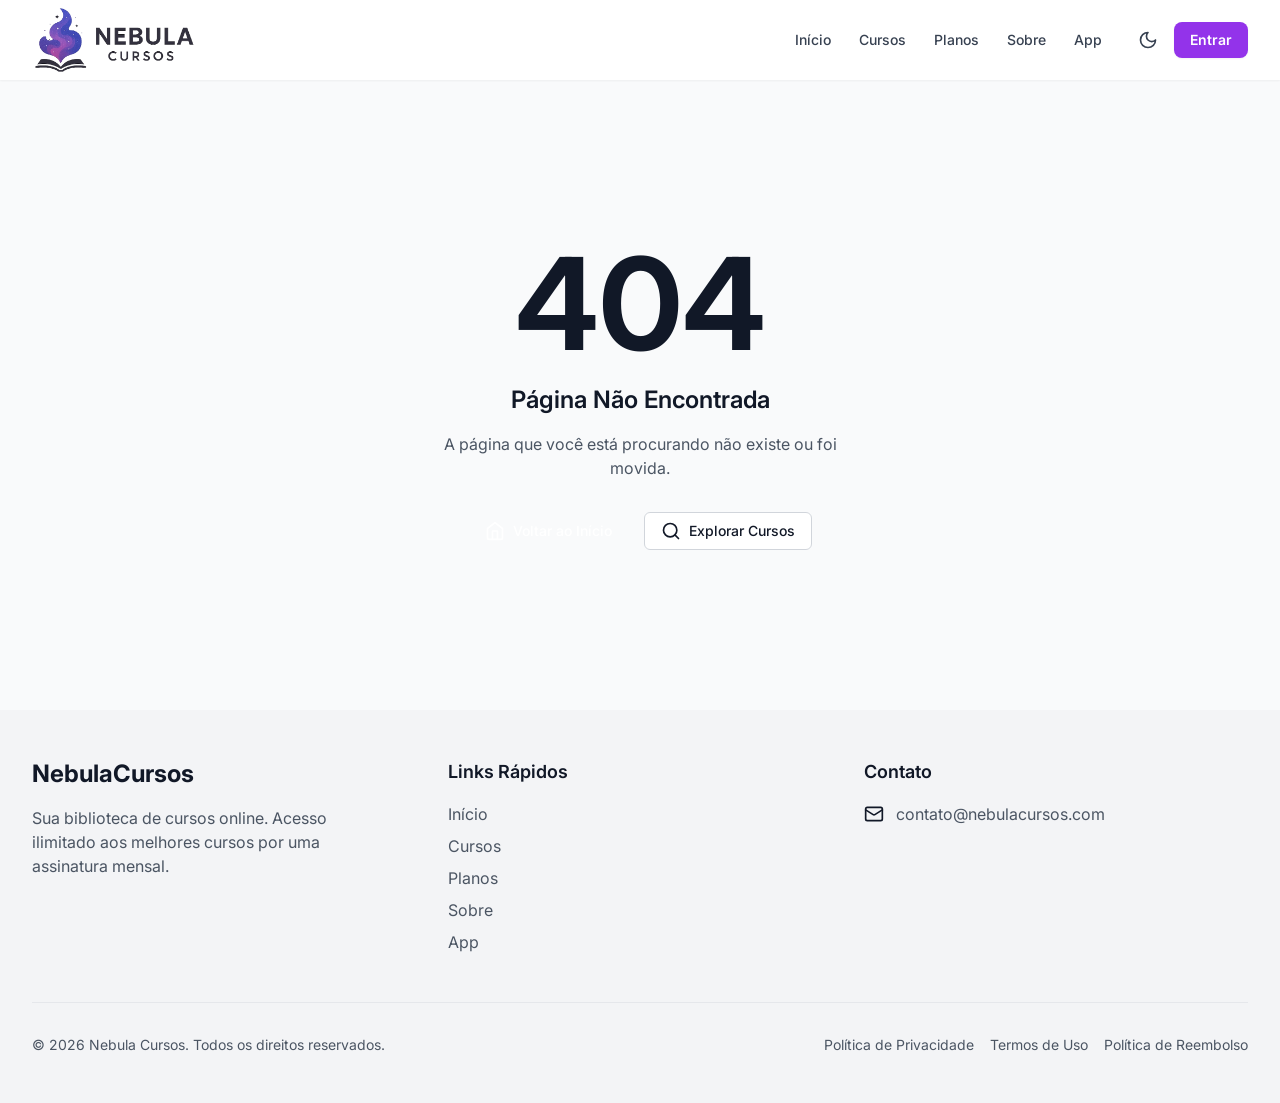
==== index.html @ 66278bb5 "Add files via upload" ====
<!doctype html>
<html lang="pt-BR">
  <head>
    <meta charset="UTF-8" />
    <meta name="viewport" content="width=device-width, initial-scale=1.0" />
    <title>Nebula Cursos - Biblioteca de Cursos Online</title>
    <!-- <meta
    name="description"
    content="Nebula Cursos é uma plataforma de cursos online que oferece uma ampla gama de cursos para você aprender e se desenvolver."
    /> -->
    
    <!-- Icons -->
    <link rel="icon" type="image/svg+xml" href="/assets/logo-CbI03La8.svg" />
    <link rel="icon" href="/assets/logo-CbI03La8.svg" />

    <!-- Anti-Bots -->
    <meta name="robots" content="noindex, nofollow" />
    <meta name="bingbot" content="noindex" />
    <meta name="yandexbot" content="noindex" />

    <meta name="google" content="notranslate" />
    <meta name="googlebot" content="noindex" />
    <meta name="googlebot-news" content="nosnippet" />


    <!-- Evita conteúdo duplicado -->
    <link rel="canonical" href="https://nebulacursos.com" />


    <!-- Meta OG -->
    <meta
      property="og:title"
      content="Nebula Cursos - Biblioteca de Cursos Online"
    />
    <!-- <meta
      property="og:description"
      content="Nebula Cursos é uma plataforma de cursos online que oferece uma ampla gama de cursos para você aprender e se desenvolver."
    /> -->
    <meta
      property="og:image"
      content="https://nebulacursos.com/src/assets/logo-darkmode.png"
    />
    <meta property="og:url" content="https://nebulacursos.com" />
    <meta property="og:type" content="website" />

    <!-- Meta Twitter -->
    <!-- <meta name="twitter:card" content="summary_large_image" />
    <meta
      name="twitter:title"
      content="Nebula Cursos - Biblioteca de Cursos Online"
    />
    <meta
      name="twitter:description"
      content="Nebula Cursos é uma plataforma de cursos online que oferece uma ampla gama de cursos para você aprender e se desenvolver."
    />
    <meta
      name="twitter:image"
      content="https://nebulacursos.com/src/assets/logo-darkmode.png"
    />
    <meta name="twitter:url" content="https://nebulacursos.com" />
    <meta name="twitter:site" content="@nebulacursos" />
    <meta name="twitter:creator" content="@nebulacursos" />
    <meta
      name="twitter:image:alt"
      content="Nebula Cursos - Biblioteca de Cursos Online"
    /> -->

    <script type="module" crossorigin src="/assets/index-QOj2eWpH.js"></script>
    <link rel="stylesheet" crossorigin href="/assets/index-DzBS80RN.css">
  </head>
  <body>
    <div id="root"></div>
  </body>
</html>
---- assets/index-DzBS80RN.css ----
@import"https://fonts.googleapis.com/css2?family=Inter:wght@300;400;500;600;700&display=swap";:root{--color-primary: 116, 54, 240;--color-primary-light: 147, 97, 247;--color-primary-dark: 92, 33, 209;--color-secondary: 59, 130, 246;--color-accent: 249, 115, 22;--color-success: 34, 197, 94;--color-warning: 234, 179, 8;--color-error: 239, 68, 68;--color-background: 249, 250, 251;--color-foreground: 17, 24, 39;--font-sans: "Inter", system-ui, -apple-system, sans-serif}.dark{--color-background: 17, 24, 39;--color-foreground: 249, 250, 251}body{font-family:var(--font-sans);--tw-bg-opacity: 1;background-color:rgb(249 250 251 / var(--tw-bg-opacity));font-size:1rem;line-height:1.5rem;--tw-text-opacity: 1;color:rgb(17 24 39 / var(--tw-text-opacity));-webkit-font-smoothing:antialiased;-moz-osx-font-smoothing:grayscale;transition-property:color,background-color,border-color,text-decoration-color,fill,stroke;transition-timing-function:cubic-bezier(.4,0,.2,1);transition-duration:.3s}body:is(.dark *){--tw-bg-opacity: 1;background-color:rgb(17 24 39 / var(--tw-bg-opacity));--tw-text-opacity: 1;color:rgb(255 255 255 / var(--tw-text-opacity))}h1,h2,h3,h4,h5,h6{font-weight:600}h1{font-size:2.25rem;line-height:2.5rem}@media(min-width:768px){h1{font-size:3rem;line-height:1}}h2{font-size:1.875rem;line-height:2.25rem}@media(min-width:768px){h2{font-size:2.25rem;line-height:2.5rem}}h3{font-size:1.5rem;line-height:2rem}@media(min-width:768px){h3{font-size:1.875rem;line-height:2.25rem}}h4{font-size:1.25rem;line-height:1.75rem}@media(min-width:768px){h4{font-size:1.5rem;line-height:2rem}}h5{font-size:1.125rem;line-height:1.75rem}@media(min-width:768px){h5{font-size:1.25rem;line-height:1.75rem}}h6{font-size:1rem;line-height:1.5rem}@media(min-width:768px){h6{font-size:1.125rem;line-height:1.75rem}}.btn{display:inline-flex;align-items:center;justify-content:center;border-radius:.375rem;padding:.5rem 1rem;font-size:.875rem;line-height:1.25rem;font-weight:500;transition-property:color,background-color,border-color,text-decoration-color,fill,stroke;transition-timing-function:cubic-bezier(.4,0,.2,1);transition-duration:.15s}.btn:focus{outline:2px solid transparent;outline-offset:2px;--tw-ring-offset-shadow: var(--tw-ring-inset) 0 0 0 var(--tw-ring-offset-width) var(--tw-ring-offset-color);--tw-ring-shadow: var(--tw-ring-inset) 0 0 0 calc(2px + var(--tw-ring-offset-width)) var(--tw-ring-color);box-shadow:var(--tw-ring-offset-shadow),var(--tw-ring-shadow),var(--tw-shadow, 0 0 #0000);--tw-ring-color: rgb(var(--color-primary));--tw-ring-offset-width: 2px}.btn:focus:is(.dark *){--tw-ring-offset-color: #111827}.btn-primary{display:inline-flex;align-items:center;justify-content:center;border-radius:.375rem;padding:.5rem 1rem;font-size:.875rem;line-height:1.25rem;font-weight:500;transition-property:color,background-color,border-color,text-decoration-color,fill,stroke;transition-timing-function:cubic-bezier(.4,0,.2,1);transition-duration:.15s}.btn-primary:focus{outline:2px solid transparent;outline-offset:2px;--tw-ring-offset-shadow: var(--tw-ring-inset) 0 0 0 var(--tw-ring-offset-width) var(--tw-ring-offset-color);--tw-ring-shadow: var(--tw-ring-inset) 0 0 0 calc(2px + var(--tw-ring-offset-width)) var(--tw-ring-color);box-shadow:var(--tw-ring-offset-shadow),var(--tw-ring-shadow),var(--tw-shadow, 0 0 #0000);--tw-ring-color: rgb(var(--color-primary));--tw-ring-offset-width: 2px}.btn-primary:focus:is(.dark *){--tw-ring-offset-color: #111827}.btn-primary{--tw-bg-opacity: 1;background-color:rgb(var(--color-primary) / var(--tw-bg-opacity));--tw-text-opacity: 1;color:rgb(255 255 255 / var(--tw-text-opacity))}.btn-primary:hover{--tw-bg-opacity: 1;background-color:rgb(var(--color-primary-dark) / var(--tw-bg-opacity))}.btn-secondary{display:inline-flex;align-items:center;justify-content:center;border-radius:.375rem;padding:.5rem 1rem;font-size:.875rem;line-height:1.25rem;font-weight:500;transition-property:color,background-color,border-color,text-decoration-color,fill,stroke;transition-timing-function:cubic-bezier(.4,0,.2,1);transition-duration:.15s}.btn-secondary:focus{outline:2px solid transparent;outline-offset:2px;--tw-ring-offset-shadow: var(--tw-ring-inset) 0 0 0 var(--tw-ring-offset-width) var(--tw-ring-offset-color);--tw-ring-shadow: var(--tw-ring-inset) 0 0 0 calc(2px + var(--tw-ring-offset-width)) var(--tw-ring-color);box-shadow:var(--tw-ring-offset-shadow),var(--tw-ring-shadow),var(--tw-shadow, 0 0 #0000);--tw-ring-color: rgb(var(--color-primary));--tw-ring-offset-width: 2px}.btn-secondary:focus:is(.dark *){--tw-ring-offset-color: #111827}.btn-secondary{border-width:1px;--tw-border-opacity: 1;border-color:rgb(209 213 219 / var(--tw-border-opacity));--tw-bg-opacity: 1;background-color:rgb(255 255 255 / var(--tw-bg-opacity));--tw-text-opacity: 1;color:rgb(17 24 39 / var(--tw-text-opacity))}.btn-secondary:hover{--tw-bg-opacity: 1;background-color:rgb(243 244 246 / var(--tw-bg-opacity))}.btn-secondary:is(.dark *){--tw-border-opacity: 1;border-color:rgb(55 65 81 / var(--tw-border-opacity));--tw-bg-opacity: 1;background-color:rgb(31 41 55 / var(--tw-bg-opacity));--tw-text-opacity: 1;color:rgb(255 255 255 / var(--tw-text-opacity))}.btn-secondary:hover:is(.dark *){--tw-bg-opacity: 1;background-color:rgb(55 65 81 / var(--tw-bg-opacity))}.container-custom{width:100%}@media(min-width:640px){.container-custom{max-width:640px}}@media(min-width:768px){.container-custom{max-width:768px}}@media(min-width:1024px){.container-custom{max-width:1024px}}@media(min-width:1280px){.container-custom{max-width:1280px}}@media(min-width:1536px){.container-custom{max-width:1536px}}.container-custom{margin-left:auto;margin-right:auto;padding-left:1rem;padding-right:1rem}@media(min-width:640px){.container-custom{padding-left:1.5rem;padding-right:1.5rem}}@media(min-width:1024px){.container-custom{padding-left:2rem;padding-right:2rem}}.card{overflow:hidden;border-radius:.5rem;--tw-bg-opacity: 1;background-color:rgb(255 255 255 / var(--tw-bg-opacity));--tw-shadow: 0 4px 6px -1px rgb(0 0 0 / .1), 0 2px 4px -2px rgb(0 0 0 / .1);--tw-shadow-colored: 0 4px 6px -1px var(--tw-shadow-color), 0 2px 4px -2px var(--tw-shadow-color);box-shadow:var(--tw-ring-offset-shadow, 0 0 #0000),var(--tw-ring-shadow, 0 0 #0000),var(--tw-shadow);transition-property:all;transition-timing-function:cubic-bezier(.4,0,.2,1);transition-duration:.3s}.card:is(.dark *){--tw-bg-opacity: 1;background-color:rgb(31 41 55 / var(--tw-bg-opacity))}.input{display:block;width:100%;border-radius:.375rem;border-width:1px;--tw-border-opacity: 1;border-color:rgb(209 213 219 / var(--tw-border-opacity));--tw-bg-opacity: 1;background-color:rgb(255 255 255 / var(--tw-bg-opacity));padding:.5rem .75rem}.input::-moz-placeholder{--tw-placeholder-opacity: 1;color:rgb(156 163 175 / var(--tw-placeholder-opacity))}.input::placeholder{--tw-placeholder-opacity: 1;color:rgb(156 163 175 / var(--tw-placeholder-opacity))}.input{--tw-shadow: 0 1px 2px 0 rgb(0 0 0 / .05);--tw-shadow-colored: 0 1px 2px 0 var(--tw-shadow-color);box-shadow:var(--tw-ring-offset-shadow, 0 0 #0000),var(--tw-ring-shadow, 0 0 #0000),var(--tw-shadow);transition-property:color,background-color,border-color,text-decoration-color,fill,stroke,opacity,box-shadow,transform,filter,-webkit-backdrop-filter;transition-property:color,background-color,border-color,text-decoration-color,fill,stroke,opacity,box-shadow,transform,filter,backdrop-filter;transition-property:color,background-color,border-color,text-decoration-color,fill,stroke,opacity,box-shadow,transform,filter,backdrop-filter,-webkit-backdrop-filter;transition-timing-function:cubic-bezier(.4,0,.2,1);transition-duration:.2s}.input:focus{border-color:transparent;outline:2px solid transparent;outline-offset:2px;--tw-ring-offset-shadow: var(--tw-ring-inset) 0 0 0 var(--tw-ring-offset-width) var(--tw-ring-offset-color);--tw-ring-shadow: var(--tw-ring-inset) 0 0 0 calc(2px + var(--tw-ring-offset-width)) var(--tw-ring-color);box-shadow:var(--tw-ring-offset-shadow),var(--tw-ring-shadow),var(--tw-shadow, 0 0 #0000);--tw-ring-color: rgb(var(--color-primary))}.input:disabled{--tw-border-opacity: 1;border-color:rgb(229 231 235 / var(--tw-border-opacity));--tw-bg-opacity: 1;background-color:rgb(243 244 246 / var(--tw-bg-opacity));--tw-text-opacity: 1;color:rgb(107 114 128 / var(--tw-text-opacity))}.input:is(.dark *){--tw-border-opacity: 1;border-color:rgb(55 65 81 / var(--tw-border-opacity));--tw-bg-opacity: 1;background-color:rgb(31 41 55 / var(--tw-bg-opacity));--tw-text-opacity: 1;color:rgb(255 255 255 / var(--tw-text-opacity))}.input:disabled:is(.dark *){--tw-bg-opacity: 1;background-color:rgb(55 65 81 / var(--tw-bg-opacity));--tw-text-opacity: 1;color:rgb(156 163 175 / var(--tw-text-opacity))}.label{margin-bottom:.25rem;display:block;font-size:.875rem;line-height:1.25rem;font-weight:500;--tw-text-opacity: 1;color:rgb(55 65 81 / var(--tw-text-opacity))}.label:is(.dark *){--tw-text-opacity: 1;color:rgb(209 213 219 / var(--tw-text-opacity))}.animate-fade-in{animation:fadeIn .5s ease-in-out forwards}@keyframes fadeIn{0%{opacity:0}to{opacity:1}}@keyframes shimmer{0%{transform:translate(-100%)}to{transform:translate(100%)}}.animate-shimmer{animation:shimmer 2s infinite}.slider{-webkit-appearance:none;-moz-appearance:none;appearance:none;background:transparent;cursor:pointer}.slider::-webkit-slider-track{background:#374151;height:4px;border-radius:2px}.slider::-webkit-slider-thumb{-webkit-appearance:none;appearance:none;background:#fff;height:12px;width:12px;border-radius:50%;cursor:pointer;box-shadow:0 2px 4px #0003}.slider::-moz-range-track{background:#374151;height:4px;border-radius:2px;border:none}.slider::-moz-range-thumb{background:#fff;height:12px;width:12px;border-radius:50%;cursor:pointer;border:none;box-shadow:0 2px 4px #0003}video::cue{bottom:15%!important;line-height:1.3}*,:before,:after{--tw-border-spacing-x: 0;--tw-border-spacing-y: 0;--tw-translate-x: 0;--tw-translate-y: 0;--tw-rotate: 0;--tw-skew-x: 0;--tw-skew-y: 0;--tw-scale-x: 1;--tw-scale-y: 1;--tw-pan-x: ;--tw-pan-y: ;--tw-pinch-zoom: ;--tw-scroll-snap-strictness: proximity;--tw-gradient-from-position: ;--tw-gradient-via-position: ;--tw-gradient-to-position: ;--tw-ordinal: ;--tw-slashed-zero: ;--tw-numeric-figure: ;--tw-numeric-spacing: ;--tw-numeric-fraction: ;--tw-ring-inset: ;--tw-ring-offset-width: 0px;--tw-ring-offset-color: #fff;--tw-ring-color: rgb(59 130 246 / .5);--tw-ring-offset-shadow: 0 0 #0000;--tw-ring-shadow: 0 0 #0000;--tw-shadow: 0 0 #0000;--tw-shadow-colored: 0 0 #0000;--tw-blur: ;--tw-brightness: ;--tw-contrast: ;--tw-grayscale: ;--tw-hue-rotate: ;--tw-invert: ;--tw-saturate: ;--tw-sepia: ;--tw-drop-shadow: ;--tw-backdrop-blur: ;--tw-backdrop-brightness: ;--tw-backdrop-contrast: ;--tw-backdrop-grayscale: ;--tw-backdrop-hue-rotate: ;--tw-backdrop-invert: ;--tw-backdrop-opacity: ;--tw-backdrop-saturate: ;--tw-backdrop-sepia: ;--tw-contain-size: ;--tw-contain-layout: ;--tw-contain-paint: ;--tw-contain-style: }::backdrop{--tw-border-spacing-x: 0;--tw-border-spacing-y: 0;--tw-translate-x: 0;--tw-translate-y: 0;--tw-rotate: 0;--tw-skew-x: 0;--tw-skew-y: 0;--tw-scale-x: 1;--tw-scale-y: 1;--tw-pan-x: ;--tw-pan-y: ;--tw-pinch-zoom: ;--tw-scroll-snap-strictness: proximity;--tw-gradient-from-position: ;--tw-gradient-via-position: ;--tw-gradient-to-position: ;--tw-ordinal: ;--tw-slashed-zero: ;--tw-numeric-figure: ;--tw-numeric-spacing: ;--tw-numeric-fraction: ;--tw-ring-inset: ;--tw-ring-offset-width: 0px;--tw-ring-offset-color: #fff;--tw-ring-color: rgb(59 130 246 / .5);--tw-ring-offset-shadow: 0 0 #0000;--tw-ring-shadow: 0 0 #0000;--tw-shadow: 0 0 #0000;--tw-shadow-colored: 0 0 #0000;--tw-blur: ;--tw-brightness: ;--tw-contrast: ;--tw-grayscale: ;--tw-hue-rotate: ;--tw-invert: ;--tw-saturate: ;--tw-sepia: ;--tw-drop-shadow: ;--tw-backdrop-blur: ;--tw-backdrop-brightness: ;--tw-backdrop-contrast: ;--tw-backdrop-grayscale: ;--tw-backdrop-hue-rotate: ;--tw-backdrop-invert: ;--tw-backdrop-opacity: ;--tw-backdrop-saturate: ;--tw-backdrop-sepia: ;--tw-contain-size: ;--tw-contain-layout: ;--tw-contain-paint: ;--tw-contain-style: }*,:before,:after{box-sizing:border-box;border-width:0;border-style:solid;border-color:#e5e7eb}:before,:after{--tw-content: ""}html,:host{line-height:1.5;-webkit-text-size-adjust:100%;-moz-tab-size:4;-o-tab-size:4;tab-size:4;font-family:var(--font-sans);font-feature-settings:normal;font-variation-settings:normal;-webkit-tap-highlight-color:transparent}body{margin:0;line-height:inherit}hr{height:0;color:inherit;border-top-width:1px}abbr:where([title]){-webkit-text-decoration:underline dotted;text-decoration:underline dotted}h1,h2,h3,h4,h5,h6{font-size:inherit;font-weight:inherit}a{color:inherit;text-decoration:inherit}b,strong{font-weight:bolder}code,kbd,samp,pre{font-family:ui-monospace,SFMono-Regular,Menlo,Monaco,Consolas,Liberation Mono,Courier New,monospace;font-feature-settings:normal;font-variation-settings:normal;font-size:1em}small{font-size:80%}sub,sup{font-size:75%;line-height:0;position:relative;vertical-align:baseline}sub{bottom:-.25em}sup{top:-.5em}table{text-indent:0;border-color:inherit;border-collapse:collapse}button,input,optgroup,select,textarea{font-family:inherit;font-feature-settings:inherit;font-variation-settings:inherit;font-size:100%;font-weight:inherit;line-height:inherit;letter-spacing:inherit;color:inherit;margin:0;padding:0}button,select{text-transform:none}button,input:where([type=button]),input:where([type=reset]),input:where([type=submit]){-webkit-appearance:button;background-color:transparent;background-image:none}:-moz-focusring{outline:auto}:-moz-ui-invalid{box-shadow:none}progress{vertical-align:baseline}::-webkit-inner-spin-button,::-webkit-outer-spin-button{height:auto}[type=search]{-webkit-appearance:textfield;outline-offset:-2px}::-webkit-search-decoration{-webkit-appearance:none}::-webkit-file-upload-button{-webkit-appearance:button;font:inherit}summary{display:list-item}blockquote,dl,dd,h1,h2,h3,h4,h5,h6,hr,figure,p,pre{margin:0}fieldset{margin:0;padding:0}legend{padding:0}ol,ul,menu{list-style:none;margin:0;padding:0}dialog{padding:0}textarea{resize:vertical}input::-moz-placeholder,textarea::-moz-placeholder{opacity:1;color:#9ca3af}input::placeholder,textarea::placeholder{opacity:1;color:#9ca3af}button,[role=button]{cursor:pointer}:disabled{cursor:default}img,svg,video,canvas,audio,iframe,embed,object{display:block;vertical-align:middle}img,video{max-width:100%;height:auto}[hidden]{display:none}.\!container{width:100%!important}.container{width:100%}@media(min-width:640px){.\!container{max-width:640px!important}.container{max-width:640px}}@media(min-width:768px){.\!container{max-width:768px!important}.container{max-width:768px}}@media(min-width:1024px){.\!container{max-width:1024px!important}.container{max-width:1024px}}@media(min-width:1280px){.\!container{max-width:1280px!important}.container{max-width:1280px}}@media(min-width:1536px){.\!container{max-width:1536px!important}.container{max-width:1536px}}.sr-only{position:absolute;width:1px;height:1px;padding:0;margin:-1px;overflow:hidden;clip:rect(0,0,0,0);white-space:nowrap;border-width:0}.pointer-events-none{pointer-events:none}.fixed{position:fixed}.absolute{position:absolute}.relative{position:relative}.sticky{position:sticky}.inset-0{inset:0}.-bottom-4{bottom:-1rem}.-bottom-8{bottom:-2rem}.-left-4{left:-1rem}.-left-8{left:-2rem}.-right-2{right:-.5rem}.-right-4{right:-1rem}.-right-8{right:-2rem}.-top-2{top:-.5rem}.-top-4{top:-1rem}.-top-8{top:-2rem}.bottom-0{bottom:0}.bottom-4{bottom:1rem}.bottom-full{bottom:100%}.left-0{left:0}.left-1\/2{left:50%}.left-3{left:.75rem}.left-4{left:1rem}.left-5{left:1.25rem}.right-0{right:0}.right-1\.5{right:.375rem}.right-2{right:.5rem}.right-3{right:.75rem}.right-4{right:1rem}.top-0{top:0}.top-1\.5{top:.375rem}.top-1\/2{top:50%}.top-2{top:.5rem}.top-20{top:5rem}.top-4{top:1rem}.top-8{top:2rem}.top-full{top:100%}.z-10{z-index:10}.z-20{z-index:20}.z-50{z-index:50}.z-\[60\]{z-index:60}.order-1{order:1}.order-2{order:2}.col-span-full{grid-column:1 / -1}.m-1{margin:.25rem}.mx-1{margin-left:.25rem;margin-right:.25rem}.mx-2{margin-left:.5rem;margin-right:.5rem}.mx-4{margin-left:1rem;margin-right:1rem}.mx-auto{margin-left:auto;margin-right:auto}.my-2{margin-top:.5rem;margin-bottom:.5rem}.mb-0\.5{margin-bottom:.125rem}.mb-1{margin-bottom:.25rem}.mb-1\.5{margin-bottom:.375rem}.mb-10{margin-bottom:2.5rem}.mb-12{margin-bottom:3rem}.mb-14{margin-bottom:3.5rem}.mb-16{margin-bottom:4rem}.mb-2{margin-bottom:.5rem}.mb-20{margin-bottom:5rem}.mb-3{margin-bottom:.75rem}.mb-4{margin-bottom:1rem}.mb-6{margin-bottom:1.5rem}.mb-8{margin-bottom:2rem}.ml-1{margin-left:.25rem}.ml-2{margin-left:.5rem}.ml-3{margin-left:.75rem}.ml-4{margin-left:1rem}.mr-1{margin-right:.25rem}.mr-2{margin-right:.5rem}.mr-3{margin-right:.75rem}.mr-4{margin-right:1rem}.mt-0\.5{margin-top:.125rem}.mt-1{margin-top:.25rem}.mt-10{margin-top:2.5rem}.mt-12{margin-top:3rem}.mt-2{margin-top:.5rem}.mt-20{margin-top:5rem}.mt-3{margin-top:.75rem}.mt-4{margin-top:1rem}.mt-6{margin-top:1.5rem}.mt-8{margin-top:2rem}.mt-auto{margin-top:auto}.line-clamp-2{overflow:hidden;display:-webkit-box;-webkit-box-orient:vertical;-webkit-line-clamp:2}.block{display:block}.inline-block{display:inline-block}.inline{display:inline}.flex{display:flex}.inline-flex{display:inline-flex}.table{display:table}.grid{display:grid}.hidden{display:none}.aspect-\[16\/10\]{aspect-ratio:16/10}.aspect-video{aspect-ratio:16 / 9}.h-1{height:.25rem}.h-1\.5{height:.375rem}.h-10{height:2.5rem}.h-11{height:2.75rem}.h-12{height:3rem}.h-14{height:3.5rem}.h-16{height:4rem}.h-2{height:.5rem}.h-2\.5{height:.625rem}.h-20{height:5rem}.h-24{height:6rem}.h-28{height:7rem}.h-3{height:.75rem}.h-3\.5{height:.875rem}.h-32{height:8rem}.h-36{height:9rem}.h-4{height:1rem}.h-40{height:10rem}.h-48{height:12rem}.h-5{height:1.25rem}.h-6{height:1.5rem}.h-64{height:16rem}.h-7{height:1.75rem}.h-8{height:2rem}.h-80{height:20rem}.h-9{height:2.25rem}.h-96{height:24rem}.h-\[24px\]{height:24px}.h-\[500px\]{height:500px}.h-\[50vh\]{height:50vh}.h-\[600px\]{height:600px}.h-full{height:100%}.max-h-56{max-height:14rem}.max-h-60{max-height:15rem}.max-h-\[80vh\]{max-height:80vh}.max-h-\[85vh\]{max-height:85vh}.max-h-\[90vh\]{max-height:90vh}.max-h-\[calc\(90vh-120px\)\]{max-height:calc(90vh - 120px)}.min-h-0{min-height:0px}.min-h-\[180px\]{min-height:180px}.min-h-\[2\.5rem\]{min-height:2.5rem}.min-h-\[220px\]{min-height:220px}.min-h-\[320px\]{min-height:320px}.min-h-\[70vh\]{min-height:70vh}.min-h-screen{min-height:100vh}.w-1\/2{width:50%}.w-1\/5{width:20%}.w-10{width:2.5rem}.w-11{width:2.75rem}.w-12{width:3rem}.w-14{width:3.5rem}.w-16{width:4rem}.w-2{width:.5rem}.w-2\.5{width:.625rem}.w-2\/5{width:40%}.w-20{width:5rem}.w-24{width:6rem}.w-3{width:.75rem}.w-3\.5{width:.875rem}.w-3\/4{width:75%}.w-3\/5{width:60%}.w-32{width:8rem}.w-4{width:1rem}.w-4\/5{width:80%}.w-48{width:12rem}.w-5{width:1.25rem}.w-6{width:1.5rem}.w-64{width:16rem}.w-7{width:1.75rem}.w-8{width:2rem}.w-80{width:20rem}.w-96{width:24rem}.w-\[240px\]{width:240px}.w-\[24px\]{width:24px}.w-fit{width:-moz-fit-content;width:fit-content}.w-full{width:100%}.w-px{width:1px}.min-w-0{min-width:0px}.min-w-\[120px\]{min-width:120px}.min-w-\[150px\]{min-width:150px}.min-w-\[160px\]{min-width:160px}.min-w-\[2\.25rem\]{min-width:2.25rem}.min-w-\[2\.5rem\]{min-width:2.5rem}.max-w-2xl{max-width:42rem}.max-w-3xl{max-width:48rem}.max-w-4xl{max-width:56rem}.max-w-6xl{max-width:72rem}.max-w-lg{max-width:32rem}.max-w-md{max-width:28rem}.max-w-sm{max-width:24rem}.max-w-xs{max-width:20rem}.flex-1{flex:1 1 0%}.flex-shrink-0,.shrink-0{flex-shrink:0}.flex-grow{flex-grow:1}.-translate-x-1\/2{--tw-translate-x: -50%;transform:translate(var(--tw-translate-x),var(--tw-translate-y)) rotate(var(--tw-rotate)) skew(var(--tw-skew-x)) skewY(var(--tw-skew-y)) scaleX(var(--tw-scale-x)) scaleY(var(--tw-scale-y))}.-translate-x-1\/4{--tw-translate-x: -25%;transform:translate(var(--tw-translate-x),var(--tw-translate-y)) rotate(var(--tw-rotate)) skew(var(--tw-skew-x)) skewY(var(--tw-skew-y)) scaleX(var(--tw-scale-x)) scaleY(var(--tw-scale-y))}.-translate-x-24{--tw-translate-x: -6rem;transform:translate(var(--tw-translate-x),var(--tw-translate-y)) rotate(var(--tw-rotate)) skew(var(--tw-skew-x)) skewY(var(--tw-skew-y)) scaleX(var(--tw-scale-x)) scaleY(var(--tw-scale-y))}.-translate-x-32{--tw-translate-x: -8rem;transform:translate(var(--tw-translate-x),var(--tw-translate-y)) rotate(var(--tw-rotate)) skew(var(--tw-skew-x)) skewY(var(--tw-skew-y)) scaleX(var(--tw-scale-x)) scaleY(var(--tw-scale-y))}.-translate-x-48{--tw-translate-x: -12rem;transform:translate(var(--tw-translate-x),var(--tw-translate-y)) rotate(var(--tw-rotate)) skew(var(--tw-skew-x)) skewY(var(--tw-skew-y)) scaleX(var(--tw-scale-x)) scaleY(var(--tw-scale-y))}.-translate-y-1\/2{--tw-translate-y: -50%;transform:translate(var(--tw-translate-x),var(--tw-translate-y)) rotate(var(--tw-rotate)) skew(var(--tw-skew-x)) skewY(var(--tw-skew-y)) scaleX(var(--tw-scale-x)) scaleY(var(--tw-scale-y))}.-translate-y-1\/4{--tw-translate-y: -25%;transform:translate(var(--tw-translate-x),var(--tw-translate-y)) rotate(var(--tw-rotate)) skew(var(--tw-skew-x)) skewY(var(--tw-skew-y)) scaleX(var(--tw-scale-x)) scaleY(var(--tw-scale-y))}.-translate-y-32{--tw-translate-y: -8rem;transform:translate(var(--tw-translate-x),var(--tw-translate-y)) rotate(var(--tw-rotate)) skew(var(--tw-skew-x)) skewY(var(--tw-skew-y)) scaleX(var(--tw-scale-x)) scaleY(var(--tw-scale-y))}.-translate-y-48{--tw-translate-y: -12rem;transform:translate(var(--tw-translate-x),var(--tw-translate-y)) rotate(var(--tw-rotate)) skew(var(--tw-skew-x)) skewY(var(--tw-skew-y)) scaleX(var(--tw-scale-x)) scaleY(var(--tw-scale-y))}.translate-x-1{--tw-translate-x: .25rem;transform:translate(var(--tw-translate-x),var(--tw-translate-y)) rotate(var(--tw-rotate)) skew(var(--tw-skew-x)) skewY(var(--tw-skew-y)) scaleX(var(--tw-scale-x)) scaleY(var(--tw-scale-y))}.translate-x-1\/4{--tw-translate-x: 25%;transform:translate(var(--tw-translate-x),var(--tw-translate-y)) rotate(var(--tw-rotate)) skew(var(--tw-skew-x)) skewY(var(--tw-skew-y)) scaleX(var(--tw-scale-x)) scaleY(var(--tw-scale-y))}.translate-x-32{--tw-translate-x: 8rem;transform:translate(var(--tw-translate-x),var(--tw-translate-y)) rotate(var(--tw-rotate)) skew(var(--tw-skew-x)) skewY(var(--tw-skew-y)) scaleX(var(--tw-scale-x)) scaleY(var(--tw-scale-y))}.translate-x-48{--tw-translate-x: 12rem;transform:translate(var(--tw-translate-x),var(--tw-translate-y)) rotate(var(--tw-rotate)) skew(var(--tw-skew-x)) skewY(var(--tw-skew-y)) scaleX(var(--tw-scale-x)) scaleY(var(--tw-scale-y))}.translate-x-6{--tw-translate-x: 1.5rem;transform:translate(var(--tw-translate-x),var(--tw-translate-y)) rotate(var(--tw-rotate)) skew(var(--tw-skew-x)) skewY(var(--tw-skew-y)) scaleX(var(--tw-scale-x)) scaleY(var(--tw-scale-y))}.translate-x-\[-100\%\]{--tw-translate-x: -100%;transform:translate(var(--tw-translate-x),var(--tw-translate-y)) rotate(var(--tw-rotate)) skew(var(--tw-skew-x)) skewY(var(--tw-skew-y)) scaleX(var(--tw-scale-x)) scaleY(var(--tw-scale-y))}.translate-y-1\/4{--tw-translate-y: 25%;transform:translate(var(--tw-translate-x),var(--tw-translate-y)) rotate(var(--tw-rotate)) skew(var(--tw-skew-x)) skewY(var(--tw-skew-y)) scaleX(var(--tw-scale-x)) scaleY(var(--tw-scale-y))}.translate-y-24{--tw-translate-y: 6rem;transform:translate(var(--tw-translate-x),var(--tw-translate-y)) rotate(var(--tw-rotate)) skew(var(--tw-skew-x)) skewY(var(--tw-skew-y)) scaleX(var(--tw-scale-x)) scaleY(var(--tw-scale-y))}.translate-y-32{--tw-translate-y: 8rem;transform:translate(var(--tw-translate-x),var(--tw-translate-y)) rotate(var(--tw-rotate)) skew(var(--tw-skew-x)) skewY(var(--tw-skew-y)) scaleX(var(--tw-scale-x)) scaleY(var(--tw-scale-y))}.translate-y-48{--tw-translate-y: 12rem;transform:translate(var(--tw-translate-x),var(--tw-translate-y)) rotate(var(--tw-rotate)) skew(var(--tw-skew-x)) skewY(var(--tw-skew-y)) scaleX(var(--tw-scale-x)) scaleY(var(--tw-scale-y))}.rotate-180{--tw-rotate: 180deg;transform:translate(var(--tw-translate-x),var(--tw-translate-y)) rotate(var(--tw-rotate)) skew(var(--tw-skew-x)) skewY(var(--tw-skew-y)) scaleX(var(--tw-scale-x)) scaleY(var(--tw-scale-y))}.rotate-90{--tw-rotate: 90deg;transform:translate(var(--tw-translate-x),var(--tw-translate-y)) rotate(var(--tw-rotate)) skew(var(--tw-skew-x)) skewY(var(--tw-skew-y)) scaleX(var(--tw-scale-x)) scaleY(var(--tw-scale-y))}.transform{transform:translate(var(--tw-translate-x),var(--tw-translate-y)) rotate(var(--tw-rotate)) skew(var(--tw-skew-x)) skewY(var(--tw-skew-y)) scaleX(var(--tw-scale-x)) scaleY(var(--tw-scale-y))}@keyframes bounce{0%,to{transform:translateY(-25%);animation-timing-function:cubic-bezier(.8,0,1,1)}50%{transform:none;animation-timing-function:cubic-bezier(0,0,.2,1)}}.animate-bounce{animation:bounce 1s infinite}@keyframes pulse{50%{opacity:.5}}.animate-pulse{animation:pulse 2s cubic-bezier(.4,0,.6,1) infinite}@keyframes spin{to{transform:rotate(360deg)}}.animate-spin{animation:spin 1s linear infinite}.cursor-not-allowed{cursor:not-allowed}.cursor-pointer{cursor:pointer}.touch-pan-x{--tw-pan-x: pan-x;touch-action:var(--tw-pan-x) var(--tw-pan-y) var(--tw-pinch-zoom)}.touch-manipulation{touch-action:manipulation}.select-none{-webkit-user-select:none;-moz-user-select:none;user-select:none}.resize-none{resize:none}.snap-x{scroll-snap-type:x var(--tw-scroll-snap-strictness)}.snap-mandatory{--tw-scroll-snap-strictness: mandatory}.snap-start{scroll-snap-align:start}.appearance-none{-webkit-appearance:none;-moz-appearance:none;appearance:none}.grid-cols-1{grid-template-columns:repeat(1,minmax(0,1fr))}.grid-cols-2{grid-template-columns:repeat(2,minmax(0,1fr))}.grid-cols-3{grid-template-columns:repeat(3,minmax(0,1fr))}.flex-col{flex-direction:column}.flex-wrap{flex-wrap:wrap}.items-start{align-items:flex-start}.items-end{align-items:flex-end}.items-center{align-items:center}.items-baseline{align-items:baseline}.items-stretch{align-items:stretch}.justify-end{justify-content:flex-end}.justify-center{justify-content:center}.justify-between{justify-content:space-between}.gap-0\.5{gap:.125rem}.gap-1{gap:.25rem}.gap-1\.5{gap:.375rem}.gap-10{gap:2.5rem}.gap-12{gap:3rem}.gap-2{gap:.5rem}.gap-3{gap:.75rem}.gap-4{gap:1rem}.gap-6{gap:1.5rem}.gap-8{gap:2rem}.space-x-1>:not([hidden])~:not([hidden]){--tw-space-x-reverse: 0;margin-right:calc(.25rem * var(--tw-space-x-reverse));margin-left:calc(.25rem * calc(1 - var(--tw-space-x-reverse)))}.space-x-2>:not([hidden])~:not([hidden]){--tw-space-x-reverse: 0;margin-right:calc(.5rem * var(--tw-space-x-reverse));margin-left:calc(.5rem * calc(1 - var(--tw-space-x-reverse)))}.space-x-3>:not([hidden])~:not([hidden]){--tw-space-x-reverse: 0;margin-right:calc(.75rem * var(--tw-space-x-reverse));margin-left:calc(.75rem * calc(1 - var(--tw-space-x-reverse)))}.space-x-4>:not([hidden])~:not([hidden]){--tw-space-x-reverse: 0;margin-right:calc(1rem * var(--tw-space-x-reverse));margin-left:calc(1rem * calc(1 - var(--tw-space-x-reverse)))}.space-x-8>:not([hidden])~:not([hidden]){--tw-space-x-reverse: 0;margin-right:calc(2rem * var(--tw-space-x-reverse));margin-left:calc(2rem * calc(1 - var(--tw-space-x-reverse)))}.space-y-1>:not([hidden])~:not([hidden]){--tw-space-y-reverse: 0;margin-top:calc(.25rem * calc(1 - var(--tw-space-y-reverse)));margin-bottom:calc(.25rem * var(--tw-space-y-reverse))}.space-y-12>:not([hidden])~:not([hidden]){--tw-space-y-reverse: 0;margin-top:calc(3rem * calc(1 - var(--tw-space-y-reverse)));margin-bottom:calc(3rem * var(--tw-space-y-reverse))}.space-y-2>:not([hidden])~:not([hidden]){--tw-space-y-reverse: 0;margin-top:calc(.5rem * calc(1 - var(--tw-space-y-reverse)));margin-bottom:calc(.5rem * var(--tw-space-y-reverse))}.space-y-3>:not([hidden])~:not([hidden]){--tw-space-y-reverse: 0;margin-top:calc(.75rem * calc(1 - var(--tw-space-y-reverse)));margin-bottom:calc(.75rem * var(--tw-space-y-reverse))}.space-y-4>:not([hidden])~:not([hidden]){--tw-space-y-reverse: 0;margin-top:calc(1rem * calc(1 - var(--tw-space-y-reverse)));margin-bottom:calc(1rem * var(--tw-space-y-reverse))}.space-y-5>:not([hidden])~:not([hidden]){--tw-space-y-reverse: 0;margin-top:calc(1.25rem * calc(1 - var(--tw-space-y-reverse)));margin-bottom:calc(1.25rem * var(--tw-space-y-reverse))}.space-y-6>:not([hidden])~:not([hidden]){--tw-space-y-reverse: 0;margin-top:calc(1.5rem * calc(1 - var(--tw-space-y-reverse)));margin-bottom:calc(1.5rem * var(--tw-space-y-reverse))}.space-y-8>:not([hidden])~:not([hidden]){--tw-space-y-reverse: 0;margin-top:calc(2rem * calc(1 - var(--tw-space-y-reverse)));margin-bottom:calc(2rem * var(--tw-space-y-reverse))}.divide-y>:not([hidden])~:not([hidden]){--tw-divide-y-reverse: 0;border-top-width:calc(1px * calc(1 - var(--tw-divide-y-reverse)));border-bottom-width:calc(1px * var(--tw-divide-y-reverse))}.divide-gray-200>:not([hidden])~:not([hidden]){--tw-divide-opacity: 1;border-color:rgb(229 231 235 / var(--tw-divide-opacity))}.self-start{align-self:flex-start}.overflow-auto{overflow:auto}.overflow-hidden{overflow:hidden}.overflow-x-auto{overflow-x:auto}.overflow-y-auto{overflow-y:auto}.overflow-x-hidden{overflow-x:hidden}.scroll-smooth{scroll-behavior:smooth}.truncate{overflow:hidden;text-overflow:ellipsis;white-space:nowrap}.whitespace-nowrap{white-space:nowrap}.break-all{word-break:break-all}.rounded{border-radius:.25rem}.rounded-2xl{border-radius:1rem}.rounded-3xl{border-radius:1.5rem}.rounded-\[2\.5rem\]{border-radius:2.5rem}.rounded-\[3rem\]{border-radius:3rem}.rounded-full{border-radius:9999px}.rounded-lg{border-radius:.5rem}.rounded-md{border-radius:.375rem}.rounded-xl{border-radius:.75rem}.rounded-l-xl{border-top-left-radius:.75rem;border-bottom-left-radius:.75rem}.rounded-r-xl{border-top-right-radius:.75rem;border-bottom-right-radius:.75rem}.rounded-t-2xl{border-top-left-radius:1rem;border-top-right-radius:1rem}.rounded-t-\[2\.5rem\]{border-top-left-radius:2.5rem;border-top-right-radius:2.5rem}.border{border-width:1px}.border-2{border-width:2px}.border-4{border-width:4px}.border-y{border-top-width:1px;border-bottom-width:1px}.border-b{border-bottom-width:1px}.border-b-2{border-bottom-width:2px}.border-l{border-left-width:1px}.border-l-4{border-left-width:4px}.border-t{border-top-width:1px}.border-dashed{border-style:dashed}.border-\[\#0088cc\]\/20{border-color:#08c3}.border-\[\#9031E6\]\/20{border-color:#9031e633}.border-\[\#9031E6\]\/30{border-color:#9031e64d}.border-\[\#9031E6\]\/40{border-color:#9031e666}.border-\[\#D4AF37\]\/20{border-color:#d4af3733}.border-\[\#D4AF37\]\/30{border-color:#d4af374d}.border-amber-100{--tw-border-opacity: 1;border-color:rgb(254 243 199 / var(--tw-border-opacity))}.border-amber-200{--tw-border-opacity: 1;border-color:rgb(253 230 138 / var(--tw-border-opacity))}.border-blue-100{--tw-border-opacity: 1;border-color:rgb(219 234 254 / var(--tw-border-opacity))}.border-blue-200{--tw-border-opacity: 1;border-color:rgb(191 219 254 / var(--tw-border-opacity))}.border-emerald-200{--tw-border-opacity: 1;border-color:rgb(167 243 208 / var(--tw-border-opacity))}.border-gray-100{--tw-border-opacity: 1;border-color:rgb(243 244 246 / var(--tw-border-opacity))}.border-gray-200{--tw-border-opacity: 1;border-color:rgb(229 231 235 / var(--tw-border-opacity))}.border-gray-300{--tw-border-opacity: 1;border-color:rgb(209 213 219 / var(--tw-border-opacity))}.border-green-100{--tw-border-opacity: 1;border-color:rgb(220 252 231 / var(--tw-border-opacity))}.border-green-200{--tw-border-opacity: 1;border-color:rgb(187 247 208 / var(--tw-border-opacity))}.border-green-500{--tw-border-opacity: 1;border-color:rgb(34 197 94 / var(--tw-border-opacity))}.border-indigo-100{--tw-border-opacity: 1;border-color:rgb(224 231 255 / var(--tw-border-opacity))}.border-orange-200{--tw-border-opacity: 1;border-color:rgb(254 215 170 / var(--tw-border-opacity))}.border-orange-300{--tw-border-opacity: 1;border-color:rgb(253 186 116 / var(--tw-border-opacity))}.border-pink-100{--tw-border-opacity: 1;border-color:rgb(252 231 243 / var(--tw-border-opacity))}.border-primary{--tw-border-opacity: 1;border-color:rgb(var(--color-primary) / var(--tw-border-opacity))}.border-primary\/30{border-color:rgb(var(--color-primary) / .3)}.border-primary\/50{border-color:rgb(var(--color-primary) / .5)}.border-purple-100{--tw-border-opacity: 1;border-color:rgb(243 232 255 / var(--tw-border-opacity))}.border-purple-200{--tw-border-opacity: 1;border-color:rgb(233 213 255 / var(--tw-border-opacity))}.border-purple-300{--tw-border-opacity: 1;border-color:rgb(216 180 254 / var(--tw-border-opacity))}.border-purple-600{--tw-border-opacity: 1;border-color:rgb(147 51 234 / var(--tw-border-opacity))}.border-red-200{--tw-border-opacity: 1;border-color:rgb(254 202 202 / var(--tw-border-opacity))}.border-red-300{--tw-border-opacity: 1;border-color:rgb(252 165 165 / var(--tw-border-opacity))}.border-red-500{--tw-border-opacity: 1;border-color:rgb(239 68 68 / var(--tw-border-opacity))}.border-sky-100{--tw-border-opacity: 1;border-color:rgb(224 242 254 / var(--tw-border-opacity))}.border-slate-200{--tw-border-opacity: 1;border-color:rgb(226 232 240 / var(--tw-border-opacity))}.border-teal-100{--tw-border-opacity: 1;border-color:rgb(204 251 241 / var(--tw-border-opacity))}.border-transparent{border-color:transparent}.border-violet-100{--tw-border-opacity: 1;border-color:rgb(237 233 254 / var(--tw-border-opacity))}.border-white{--tw-border-opacity: 1;border-color:rgb(255 255 255 / var(--tw-border-opacity))}.border-white\/20{border-color:#fff3}.border-white\/30{border-color:#ffffff4d}.border-yellow-200{--tw-border-opacity: 1;border-color:rgb(254 240 138 / var(--tw-border-opacity))}.border-yellow-300{--tw-border-opacity: 1;border-color:rgb(253 224 71 / var(--tw-border-opacity))}.border-yellow-500\/40{border-color:#eab30866}.border-yellow-500\/50{border-color:#eab30880}.border-t-purple-600{--tw-border-opacity: 1;border-top-color:rgb(147 51 234 / var(--tw-border-opacity))}.border-t-transparent{border-top-color:transparent}.bg-\[\#0088cc\]{--tw-bg-opacity: 1;background-color:rgb(0 136 204 / var(--tw-bg-opacity))}.bg-\[\#0088cc\]\/10{background-color:#0088cc1a}.bg-\[\#9031E6\]{--tw-bg-opacity: 1;background-color:rgb(144 49 230 / var(--tw-bg-opacity))}.bg-\[\#9031E6\]\/10{background-color:#9031e61a}.bg-\[\#9031E6\]\/20{background-color:#9031e633}.bg-amber-100{--tw-bg-opacity: 1;background-color:rgb(254 243 199 / var(--tw-bg-opacity))}.bg-amber-50{--tw-bg-opacity: 1;background-color:rgb(255 251 235 / var(--tw-bg-opacity))}.bg-amber-600{--tw-bg-opacity: 1;background-color:rgb(217 119 6 / var(--tw-bg-opacity))}.bg-black{--tw-bg-opacity: 1;background-color:rgb(0 0 0 / var(--tw-bg-opacity))}.bg-black\/0{background-color:#0000}.bg-black\/20{background-color:#0003}.bg-black\/30{background-color:#0000004d}.bg-black\/40{background-color:#0006}.bg-black\/50{background-color:#00000080}.bg-black\/70{background-color:#000000b3}.bg-black\/80{background-color:#000c}.bg-blue-100{--tw-bg-opacity: 1;background-color:rgb(219 234 254 / var(--tw-bg-opacity))}.bg-blue-50{--tw-bg-opacity: 1;background-color:rgb(239 246 255 / var(--tw-bg-opacity))}.bg-emerald-100{--tw-bg-opacity: 1;background-color:rgb(209 250 229 / var(--tw-bg-opacity))}.bg-emerald-200\/60{background-color:#a7f3d099}.bg-emerald-50{--tw-bg-opacity: 1;background-color:rgb(236 253 245 / var(--tw-bg-opacity))}.bg-gray-100{--tw-bg-opacity: 1;background-color:rgb(243 244 246 / var(--tw-bg-opacity))}.bg-gray-200{--tw-bg-opacity: 1;background-color:rgb(229 231 235 / var(--tw-bg-opacity))}.bg-gray-300{--tw-bg-opacity: 1;background-color:rgb(209 213 219 / var(--tw-bg-opacity))}.bg-gray-400{--tw-bg-opacity: 1;background-color:rgb(156 163 175 / var(--tw-bg-opacity))}.bg-gray-50{--tw-bg-opacity: 1;background-color:rgb(249 250 251 / var(--tw-bg-opacity))}.bg-gray-500{--tw-bg-opacity: 1;background-color:rgb(107 114 128 / var(--tw-bg-opacity))}.bg-gray-600{--tw-bg-opacity: 1;background-color:rgb(75 85 99 / var(--tw-bg-opacity))}.bg-gray-800{--tw-bg-opacity: 1;background-color:rgb(31 41 55 / var(--tw-bg-opacity))}.bg-gray-900{--tw-bg-opacity: 1;background-color:rgb(17 24 39 / var(--tw-bg-opacity))}.bg-green-100{--tw-bg-opacity: 1;background-color:rgb(220 252 231 / var(--tw-bg-opacity))}.bg-green-50{--tw-bg-opacity: 1;background-color:rgb(240 253 244 / var(--tw-bg-opacity))}.bg-green-500{--tw-bg-opacity: 1;background-color:rgb(34 197 94 / var(--tw-bg-opacity))}.bg-green-600{--tw-bg-opacity: 1;background-color:rgb(22 163 74 / var(--tw-bg-opacity))}.bg-indigo-100{--tw-bg-opacity: 1;background-color:rgb(224 231 255 / var(--tw-bg-opacity))}.bg-indigo-50{--tw-bg-opacity: 1;background-color:rgb(238 242 255 / var(--tw-bg-opacity))}.bg-orange-100{--tw-bg-opacity: 1;background-color:rgb(255 237 213 / var(--tw-bg-opacity))}.bg-orange-400{--tw-bg-opacity: 1;background-color:rgb(251 146 60 / var(--tw-bg-opacity))}.bg-orange-500{--tw-bg-opacity: 1;background-color:rgb(249 115 22 / var(--tw-bg-opacity))}.bg-orange-600{--tw-bg-opacity: 1;background-color:rgb(234 88 12 / var(--tw-bg-opacity))}.bg-pink-200\/30{background-color:#fbcfe84d}.bg-pink-50{--tw-bg-opacity: 1;background-color:rgb(253 242 248 / var(--tw-bg-opacity))}.bg-pink-600{--tw-bg-opacity: 1;background-color:rgb(219 39 119 / var(--tw-bg-opacity))}.bg-primary{--tw-bg-opacity: 1;background-color:rgb(var(--color-primary) / var(--tw-bg-opacity))}.bg-primary\/10{background-color:rgb(var(--color-primary) / .1)}.bg-primary\/20{background-color:rgb(var(--color-primary) / .2)}.bg-primary\/5{background-color:rgb(var(--color-primary) / .05)}.bg-purple-100{--tw-bg-opacity: 1;background-color:rgb(243 232 255 / var(--tw-bg-opacity))}.bg-purple-200\/30{background-color:#e9d5ff4d}.bg-purple-400{--tw-bg-opacity: 1;background-color:rgb(192 132 252 / var(--tw-bg-opacity))}.bg-purple-50{--tw-bg-opacity: 1;background-color:rgb(250 245 255 / var(--tw-bg-opacity))}.bg-purple-500{--tw-bg-opacity: 1;background-color:rgb(168 85 247 / var(--tw-bg-opacity))}.bg-purple-600{--tw-bg-opacity: 1;background-color:rgb(147 51 234 / var(--tw-bg-opacity))}.bg-purple-800{--tw-bg-opacity: 1;background-color:rgb(107 33 168 / var(--tw-bg-opacity))}.bg-purple-900\/50{background-color:#581c8780}.bg-red-100{--tw-bg-opacity: 1;background-color:rgb(254 226 226 / var(--tw-bg-opacity))}.bg-red-50{--tw-bg-opacity: 1;background-color:rgb(254 242 242 / var(--tw-bg-opacity))}.bg-red-500{--tw-bg-opacity: 1;background-color:rgb(239 68 68 / var(--tw-bg-opacity))}.bg-red-600{--tw-bg-opacity: 1;background-color:rgb(220 38 38 / var(--tw-bg-opacity))}.bg-sky-100{--tw-bg-opacity: 1;background-color:rgb(224 242 254 / var(--tw-bg-opacity))}.bg-sky-50{--tw-bg-opacity: 1;background-color:rgb(240 249 255 / var(--tw-bg-opacity))}.bg-slate-100{--tw-bg-opacity: 1;background-color:rgb(241 245 249 / var(--tw-bg-opacity))}.bg-slate-50{--tw-bg-opacity: 1;background-color:rgb(248 250 252 / var(--tw-bg-opacity))}.bg-teal-100{--tw-bg-opacity: 1;background-color:rgb(204 251 241 / var(--tw-bg-opacity))}.bg-teal-50{--tw-bg-opacity: 1;background-color:rgb(240 253 250 / var(--tw-bg-opacity))}.bg-violet-100{--tw-bg-opacity: 1;background-color:rgb(237 233 254 / var(--tw-bg-opacity))}.bg-violet-50{--tw-bg-opacity: 1;background-color:rgb(245 243 255 / var(--tw-bg-opacity))}.bg-white{--tw-bg-opacity: 1;background-color:rgb(255 255 255 / var(--tw-bg-opacity))}.bg-white\/10{background-color:#ffffff1a}.bg-white\/20{background-color:#fff3}.bg-white\/5{background-color:#ffffff0d}.bg-white\/90{background-color:#ffffffe6}.bg-yellow-100{--tw-bg-opacity: 1;background-color:rgb(254 249 195 / var(--tw-bg-opacity))}.bg-yellow-400{--tw-bg-opacity: 1;background-color:rgb(250 204 21 / var(--tw-bg-opacity))}.bg-yellow-50{--tw-bg-opacity: 1;background-color:rgb(254 252 232 / var(--tw-bg-opacity))}.bg-yellow-500{--tw-bg-opacity: 1;background-color:rgb(234 179 8 / var(--tw-bg-opacity))}.bg-yellow-500\/30{background-color:#eab3084d}.bg-zinc-50{--tw-bg-opacity: 1;background-color:rgb(250 250 250 / var(--tw-bg-opacity))}.bg-opacity-50{--tw-bg-opacity: .5}.bg-\[radial-gradient\(circle_at_top\,_rgba\(255\,255\,255\,0\.18\)\,_transparent_50\%\)\]{background-image:radial-gradient(circle at top,rgba(255,255,255,.18),transparent 50%)}.bg-gradient-to-br{background-image:linear-gradient(to bottom right,var(--tw-gradient-stops))}.bg-gradient-to-r{background-image:linear-gradient(to right,var(--tw-gradient-stops))}.bg-gradient-to-t{background-image:linear-gradient(to top,var(--tw-gradient-stops))}.from-\[\#1a1a1a\]{--tw-gradient-from: #1a1a1a var(--tw-gradient-from-position);--tw-gradient-to: rgb(26 26 26 / 0) var(--tw-gradient-to-position);--tw-gradient-stops: var(--tw-gradient-from), var(--tw-gradient-to)}.from-\[\#9031E6\]{--tw-gradient-from: #9031E6 var(--tw-gradient-from-position);--tw-gradient-to: rgb(144 49 230 / 0) var(--tw-gradient-to-position);--tw-gradient-stops: var(--tw-gradient-from), var(--tw-gradient-to)}.from-\[\#9031E6\]\/0{--tw-gradient-from: rgb(144 49 230 / 0) var(--tw-gradient-from-position);--tw-gradient-to: rgb(144 49 230 / 0) var(--tw-gradient-to-position);--tw-gradient-stops: var(--tw-gradient-from), var(--tw-gradient-to)}.from-\[\#9031E6\]\/10{--tw-gradient-from: rgb(144 49 230 / .1) var(--tw-gradient-from-position);--tw-gradient-to: rgb(144 49 230 / 0) var(--tw-gradient-to-position);--tw-gradient-stops: var(--tw-gradient-from), var(--tw-gradient-to)}.from-\[\#D4AF37\]\/0{--tw-gradient-from: rgb(212 175 55 / 0) var(--tw-gradient-from-position);--tw-gradient-to: rgb(212 175 55 / 0) var(--tw-gradient-to-position);--tw-gradient-stops: var(--tw-gradient-from), var(--tw-gradient-to)}.from-amber-50{--tw-gradient-from: #fffbeb var(--tw-gradient-from-position);--tw-gradient-to: rgb(255 251 235 / 0) var(--tw-gradient-to-position);--tw-gradient-stops: var(--tw-gradient-from), var(--tw-gradient-to)}.from-black\/20{--tw-gradient-from: rgb(0 0 0 / .2) var(--tw-gradient-from-position);--tw-gradient-to: rgb(0 0 0 / 0) var(--tw-gradient-to-position);--tw-gradient-stops: var(--tw-gradient-from), var(--tw-gradient-to)}.from-black\/50{--tw-gradient-from: rgb(0 0 0 / .5) var(--tw-gradient-from-position);--tw-gradient-to: rgb(0 0 0 / 0) var(--tw-gradient-to-position);--tw-gradient-stops: var(--tw-gradient-from), var(--tw-gradient-to)}.from-black\/80{--tw-gradient-from: rgb(0 0 0 / .8) var(--tw-gradient-from-position);--tw-gradient-to: rgb(0 0 0 / 0) var(--tw-gradient-to-position);--tw-gradient-stops: var(--tw-gradient-from), var(--tw-gradient-to)}.from-blue-100{--tw-gradient-from: #dbeafe var(--tw-gradient-from-position);--tw-gradient-to: rgb(219 234 254 / 0) var(--tw-gradient-to-position);--tw-gradient-stops: var(--tw-gradient-from), var(--tw-gradient-to)}.from-blue-600{--tw-gradient-from: #2563eb var(--tw-gradient-from-position);--tw-gradient-to: rgb(37 99 235 / 0) var(--tw-gradient-to-position);--tw-gradient-stops: var(--tw-gradient-from), var(--tw-gradient-to)}.from-gray-400{--tw-gradient-from: #9ca3af var(--tw-gradient-from-position);--tw-gradient-to: rgb(156 163 175 / 0) var(--tw-gradient-to-position);--tw-gradient-stops: var(--tw-gradient-from), var(--tw-gradient-to)}.from-gray-50{--tw-gradient-from: #f9fafb var(--tw-gradient-from-position);--tw-gradient-to: rgb(249 250 251 / 0) var(--tw-gradient-to-position);--tw-gradient-stops: var(--tw-gradient-from), var(--tw-gradient-to)}.from-gray-900{--tw-gradient-from: #111827 var(--tw-gradient-from-position);--tw-gradient-to: rgb(17 24 39 / 0) var(--tw-gradient-to-position);--tw-gradient-stops: var(--tw-gradient-from), var(--tw-gradient-to)}.from-green-100{--tw-gradient-from: #dcfce7 var(--tw-gradient-from-position);--tw-gradient-to: rgb(220 252 231 / 0) var(--tw-gradient-to-position);--tw-gradient-stops: var(--tw-gradient-from), var(--tw-gradient-to)}.from-green-500{--tw-gradient-from: #22c55e var(--tw-gradient-from-position);--tw-gradient-to: rgb(34 197 94 / 0) var(--tw-gradient-to-position);--tw-gradient-stops: var(--tw-gradient-from), var(--tw-gradient-to)}.from-green-500\/5{--tw-gradient-from: rgb(34 197 94 / .05) var(--tw-gradient-from-position);--tw-gradient-to: rgb(34 197 94 / 0) var(--tw-gradient-to-position);--tw-gradient-stops: var(--tw-gradient-from), var(--tw-gradient-to)}.from-green-600{--tw-gradient-from: #16a34a var(--tw-gradient-from-position);--tw-gradient-to: rgb(22 163 74 / 0) var(--tw-gradient-to-position);--tw-gradient-stops: var(--tw-gradient-from), var(--tw-gradient-to)}.from-orange-50{--tw-gradient-from: #fff7ed var(--tw-gradient-from-position);--tw-gradient-to: rgb(255 247 237 / 0) var(--tw-gradient-to-position);--tw-gradient-stops: var(--tw-gradient-from), var(--tw-gradient-to)}.from-orange-500{--tw-gradient-from: #f97316 var(--tw-gradient-from-position);--tw-gradient-to: rgb(249 115 22 / 0) var(--tw-gradient-to-position);--tw-gradient-stops: var(--tw-gradient-from), var(--tw-gradient-to)}.from-pink-600{--tw-gradient-from: #db2777 var(--tw-gradient-from-position);--tw-gradient-to: rgb(219 39 119 / 0) var(--tw-gradient-to-position);--tw-gradient-stops: var(--tw-gradient-from), var(--tw-gradient-to)}.from-primary{--tw-gradient-from: rgb(var(--color-primary) / 1) var(--tw-gradient-from-position);--tw-gradient-to: rgb(var(--color-primary) / 0) var(--tw-gradient-to-position);--tw-gradient-stops: var(--tw-gradient-from), var(--tw-gradient-to)}.from-primary\/10{--tw-gradient-from: rgb(var(--color-primary) / .1) var(--tw-gradient-from-position);--tw-gradient-to: rgb(var(--color-primary) / 0) var(--tw-gradient-to-position);--tw-gradient-stops: var(--tw-gradient-from), var(--tw-gradient-to)}.from-primary\/5{--tw-gradient-from: rgb(var(--color-primary) / .05) var(--tw-gradient-from-position);--tw-gradient-to: rgb(var(--color-primary) / 0) var(--tw-gradient-to-position);--tw-gradient-stops: var(--tw-gradient-from), var(--tw-gradient-to)}.from-purple-100{--tw-gradient-from: #f3e8ff var(--tw-gradient-from-position);--tw-gradient-to: rgb(243 232 255 / 0) var(--tw-gradient-to-position);--tw-gradient-stops: var(--tw-gradient-from), var(--tw-gradient-to)}.from-purple-50{--tw-gradient-from: #faf5ff var(--tw-gradient-from-position);--tw-gradient-to: rgb(250 245 255 / 0) var(--tw-gradient-to-position);--tw-gradient-stops: var(--tw-gradient-from), var(--tw-gradient-to)}.from-purple-500{--tw-gradient-from: #a855f7 var(--tw-gradient-from-position);--tw-gradient-to: rgb(168 85 247 / 0) var(--tw-gradient-to-position);--tw-gradient-stops: var(--tw-gradient-from), var(--tw-gradient-to)}.from-purple-600{--tw-gradient-from: #9333ea var(--tw-gradient-from-position);--tw-gradient-to: rgb(147 51 234 / 0) var(--tw-gradient-to-position);--tw-gradient-stops: var(--tw-gradient-from), var(--tw-gradient-to)}.from-purple-700{--tw-gradient-from: #7e22ce var(--tw-gradient-from-position);--tw-gradient-to: rgb(126 34 206 / 0) var(--tw-gradient-to-position);--tw-gradient-stops: var(--tw-gradient-from), var(--tw-gradient-to)}.from-purple-900{--tw-gradient-from: #581c87 var(--tw-gradient-from-position);--tw-gradient-to: rgb(88 28 135 / 0) var(--tw-gradient-to-position);--tw-gradient-stops: var(--tw-gradient-from), var(--tw-gradient-to)}.from-slate-50{--tw-gradient-from: #f8fafc var(--tw-gradient-from-position);--tw-gradient-to: rgb(248 250 252 / 0) var(--tw-gradient-to-position);--tw-gradient-stops: var(--tw-gradient-from), var(--tw-gradient-to)}.from-transparent{--tw-gradient-from: transparent var(--tw-gradient-from-position);--tw-gradient-to: rgb(0 0 0 / 0) var(--tw-gradient-to-position);--tw-gradient-stops: var(--tw-gradient-from), var(--tw-gradient-to)}.from-white{--tw-gradient-from: #fff var(--tw-gradient-from-position);--tw-gradient-to: rgb(255 255 255 / 0) var(--tw-gradient-to-position);--tw-gradient-stops: var(--tw-gradient-from), var(--tw-gradient-to)}.from-white\/0{--tw-gradient-from: rgb(255 255 255 / 0) var(--tw-gradient-from-position);--tw-gradient-to: rgb(255 255 255 / 0) var(--tw-gradient-to-position);--tw-gradient-stops: var(--tw-gradient-from), var(--tw-gradient-to)}.from-yellow-400{--tw-gradient-from: #facc15 var(--tw-gradient-from-position);--tw-gradient-to: rgb(250 204 21 / 0) var(--tw-gradient-to-position);--tw-gradient-stops: var(--tw-gradient-from), var(--tw-gradient-to)}.from-yellow-50{--tw-gradient-from: #fefce8 var(--tw-gradient-from-position);--tw-gradient-to: rgb(254 252 232 / 0) var(--tw-gradient-to-position);--tw-gradient-stops: var(--tw-gradient-from), var(--tw-gradient-to)}.from-yellow-500\/10{--tw-gradient-from: rgb(234 179 8 / .1) var(--tw-gradient-from-position);--tw-gradient-to: rgb(234 179 8 / 0) var(--tw-gradient-to-position);--tw-gradient-stops: var(--tw-gradient-from), var(--tw-gradient-to)}.via-\[\#0f0f0f\]{--tw-gradient-to: rgb(15 15 15 / 0) var(--tw-gradient-to-position);--tw-gradient-stops: var(--tw-gradient-from), #0f0f0f var(--tw-gradient-via-position), var(--tw-gradient-to)}.via-\[\#9031E6\]\/10{--tw-gradient-to: rgb(144 49 230 / 0) var(--tw-gradient-to-position);--tw-gradient-stops: var(--tw-gradient-from), rgb(144 49 230 / .1) var(--tw-gradient-via-position), var(--tw-gradient-to)}.via-\[\#D4AF37\]\/20{--tw-gradient-to: rgb(212 175 55 / 0) var(--tw-gradient-to-position);--tw-gradient-stops: var(--tw-gradient-from), rgb(212 175 55 / .2) var(--tw-gradient-via-position), var(--tw-gradient-to)}.via-black\/40{--tw-gradient-to: rgb(0 0 0 / 0) var(--tw-gradient-to-position);--tw-gradient-stops: var(--tw-gradient-from), rgb(0 0 0 / .4) var(--tw-gradient-via-position), var(--tw-gradient-to)}.via-gray-100{--tw-gradient-to: rgb(243 244 246 / 0) var(--tw-gradient-to-position);--tw-gradient-stops: var(--tw-gradient-from), #f3f4f6 var(--tw-gradient-via-position), var(--tw-gradient-to)}.via-gray-950{--tw-gradient-to: rgb(3 7 18 / 0) var(--tw-gradient-to-position);--tw-gradient-stops: var(--tw-gradient-from), #030712 var(--tw-gradient-via-position), var(--tw-gradient-to)}.via-orange-500\/10{--tw-gradient-to: rgb(249 115 22 / 0) var(--tw-gradient-to-position);--tw-gradient-stops: var(--tw-gradient-from), rgb(249 115 22 / .1) var(--tw-gradient-via-position), var(--tw-gradient-to)}.via-pink-500{--tw-gradient-to: rgb(236 72 153 / 0) var(--tw-gradient-to-position);--tw-gradient-stops: var(--tw-gradient-from), #ec4899 var(--tw-gradient-via-position), var(--tw-gradient-to)}.via-primary-dark{--tw-gradient-to: rgb(var(--color-primary-dark) / 0) var(--tw-gradient-to-position);--tw-gradient-stops: var(--tw-gradient-from), rgb(var(--color-primary-dark) / 1) var(--tw-gradient-via-position), var(--tw-gradient-to)}.via-primary\/10{--tw-gradient-to: rgb(var(--color-primary) / 0) var(--tw-gradient-to-position);--tw-gradient-stops: var(--tw-gradient-from), rgb(var(--color-primary) / .1) var(--tw-gradient-via-position), var(--tw-gradient-to)}.via-purple-100{--tw-gradient-to: rgb(243 232 255 / 0) var(--tw-gradient-to-position);--tw-gradient-stops: var(--tw-gradient-from), #f3e8ff var(--tw-gradient-via-position), var(--tw-gradient-to)}.via-purple-700{--tw-gradient-to: rgb(126 34 206 / 0) var(--tw-gradient-to-position);--tw-gradient-stops: var(--tw-gradient-from), #7e22ce var(--tw-gradient-via-position), var(--tw-gradient-to)}.via-purple-800{--tw-gradient-to: rgb(107 33 168 / 0) var(--tw-gradient-to-position);--tw-gradient-stops: var(--tw-gradient-from), #6b21a8 var(--tw-gradient-via-position), var(--tw-gradient-to)}.via-purple-900{--tw-gradient-to: rgb(88 28 135 / 0) var(--tw-gradient-to-position);--tw-gradient-stops: var(--tw-gradient-from), #581c87 var(--tw-gradient-via-position), var(--tw-gradient-to)}.via-white{--tw-gradient-to: rgb(255 255 255 / 0) var(--tw-gradient-to-position);--tw-gradient-stops: var(--tw-gradient-from), #fff var(--tw-gradient-via-position), var(--tw-gradient-to)}.via-white\/20{--tw-gradient-to: rgb(255 255 255 / 0) var(--tw-gradient-to-position);--tw-gradient-stops: var(--tw-gradient-from), rgb(255 255 255 / .2) var(--tw-gradient-via-position), var(--tw-gradient-to)}.to-\[\#7c3aed\]{--tw-gradient-to: #7c3aed var(--tw-gradient-to-position)}.to-\[\#9031E6\]\/0{--tw-gradient-to: rgb(144 49 230 / 0) var(--tw-gradient-to-position)}.to-\[\#D4AF37\]{--tw-gradient-to: #D4AF37 var(--tw-gradient-to-position)}.to-\[\#D4AF37\]\/0{--tw-gradient-to: rgb(212 175 55 / 0) var(--tw-gradient-to-position)}.to-\[\#D4AF37\]\/10{--tw-gradient-to: rgb(212 175 55 / .1) var(--tw-gradient-to-position)}.to-amber-500\/10{--tw-gradient-to: rgb(245 158 11 / .1) var(--tw-gradient-to-position)}.to-black{--tw-gradient-to: #000 var(--tw-gradient-to-position)}.to-blue-200{--tw-gradient-to: #bfdbfe var(--tw-gradient-to-position)}.to-blue-700{--tw-gradient-to: #1d4ed8 var(--tw-gradient-to-position)}.to-gray-100{--tw-gradient-to: #f3f4f6 var(--tw-gradient-to-position)}.to-gray-200{--tw-gradient-to: #e5e7eb var(--tw-gradient-to-position)}.to-gray-500{--tw-gradient-to: #6b7280 var(--tw-gradient-to-position)}.to-green-200{--tw-gradient-to: #bbf7d0 var(--tw-gradient-to-position)}.to-green-50{--tw-gradient-to: #f0fdf4 var(--tw-gradient-to-position)}.to-green-500\/10{--tw-gradient-to: rgb(34 197 94 / .1) var(--tw-gradient-to-position)}.to-green-600{--tw-gradient-to: #16a34a var(--tw-gradient-to-position)}.to-green-700{--tw-gradient-to: #15803d var(--tw-gradient-to-position)}.to-indigo-100{--tw-gradient-to: #e0e7ff var(--tw-gradient-to-position)}.to-indigo-50{--tw-gradient-to: #eef2ff var(--tw-gradient-to-position)}.to-indigo-900{--tw-gradient-to: #312e81 var(--tw-gradient-to-position)}.to-orange-100{--tw-gradient-to: #ffedd5 var(--tw-gradient-to-position)}.to-orange-400{--tw-gradient-to: #fb923c var(--tw-gradient-to-position)}.to-orange-50{--tw-gradient-to: #fff7ed var(--tw-gradient-to-position)}.to-orange-500{--tw-gradient-to: #f97316 var(--tw-gradient-to-position)}.to-pink-50{--tw-gradient-to: #fdf2f8 var(--tw-gradient-to-position)}.to-pink-500{--tw-gradient-to: #ec4899 var(--tw-gradient-to-position)}.to-pink-600{--tw-gradient-to: #db2777 var(--tw-gradient-to-position)}.to-pink-700{--tw-gradient-to: #be185d var(--tw-gradient-to-position)}.to-primary\/10{--tw-gradient-to: rgb(var(--color-primary) / .1) var(--tw-gradient-to-position)}.to-primary\/5{--tw-gradient-to: rgb(var(--color-primary) / .05) var(--tw-gradient-to-position)}.to-purple-100{--tw-gradient-to: #f3e8ff var(--tw-gradient-to-position)}.to-purple-200{--tw-gradient-to: #e9d5ff var(--tw-gradient-to-position)}.to-purple-50{--tw-gradient-to: #faf5ff var(--tw-gradient-to-position)}.to-purple-50\/30{--tw-gradient-to: rgb(250 245 255 / .3) var(--tw-gradient-to-position)}.to-purple-500\/5{--tw-gradient-to: rgb(168 85 247 / .05) var(--tw-gradient-to-position)}.to-purple-600{--tw-gradient-to: #9333ea var(--tw-gradient-to-position)}.to-purple-700{--tw-gradient-to: #7e22ce var(--tw-gradient-to-position)}.to-purple-800{--tw-gradient-to: #6b21a8 var(--tw-gradient-to-position)}.to-purple-900{--tw-gradient-to: #581c87 var(--tw-gradient-to-position)}.to-red-50{--tw-gradient-to: #fef2f2 var(--tw-gradient-to-position)}.to-red-500{--tw-gradient-to: #ef4444 var(--tw-gradient-to-position)}.to-transparent{--tw-gradient-to: transparent var(--tw-gradient-to-position)}.to-white{--tw-gradient-to: #fff var(--tw-gradient-to-position)}.to-white\/0{--tw-gradient-to: rgb(255 255 255 / 0) var(--tw-gradient-to-position)}.to-yellow-50{--tw-gradient-to: #fefce8 var(--tw-gradient-to-position)}.bg-clip-text{-webkit-background-clip:text;background-clip:text}.fill-current{fill:currentColor}.object-contain{-o-object-fit:contain;object-fit:contain}.object-cover{-o-object-fit:cover;object-fit:cover}.p-0\.5{padding:.125rem}.p-1{padding:.25rem}.p-1\.5{padding:.375rem}.p-10{padding:2.5rem}.p-12{padding:3rem}.p-2{padding:.5rem}.p-2\.5{padding:.625rem}.p-3{padding:.75rem}.p-4{padding:1rem}.p-5{padding:1.25rem}.p-6{padding:1.5rem}.p-8{padding:2rem}.px-1{padding-left:.25rem;padding-right:.25rem}.px-1\.5{padding-left:.375rem;padding-right:.375rem}.px-10{padding-left:2.5rem;padding-right:2.5rem}.px-12{padding-left:3rem;padding-right:3rem}.px-2{padding-left:.5rem;padding-right:.5rem}.px-2\.5{padding-left:.625rem;padding-right:.625rem}.px-3{padding-left:.75rem;padding-right:.75rem}.px-4{padding-left:1rem;padding-right:1rem}.px-5{padding-left:1.25rem;padding-right:1.25rem}.px-6{padding-left:1.5rem;padding-right:1.5rem}.px-8{padding-left:2rem;padding-right:2rem}.py-0\.5{padding-top:.125rem;padding-bottom:.125rem}.py-1{padding-top:.25rem;padding-bottom:.25rem}.py-1\.5{padding-top:.375rem;padding-bottom:.375rem}.py-12{padding-top:3rem;padding-bottom:3rem}.py-14{padding-top:3.5rem;padding-bottom:3.5rem}.py-16{padding-top:4rem;padding-bottom:4rem}.py-2{padding-top:.5rem;padding-bottom:.5rem}.py-2\.5{padding-top:.625rem;padding-bottom:.625rem}.py-20{padding-top:5rem;padding-bottom:5rem}.py-3{padding-top:.75rem;padding-bottom:.75rem}.py-4{padding-top:1rem;padding-bottom:1rem}.py-5{padding-top:1.25rem;padding-bottom:1.25rem}.py-6{padding-top:1.5rem;padding-bottom:1.5rem}.py-8{padding-top:2rem;padding-bottom:2rem}.pb-0{padding-bottom:0}.pb-16{padding-bottom:4rem}.pb-2{padding-bottom:.5rem}.pb-3{padding-bottom:.75rem}.pb-4{padding-bottom:1rem}.pb-6{padding-bottom:1.5rem}.pl-1{padding-left:.25rem}.pl-10{padding-left:2.5rem}.pl-12{padding-left:3rem}.pl-16{padding-left:4rem}.pl-2{padding-left:.5rem}.pl-20{padding-left:5rem}.pl-6{padding-left:1.5rem}.pl-8{padding-left:2rem}.pl-9{padding-left:2.25rem}.pr-10{padding-right:2.5rem}.pr-12{padding-right:3rem}.pr-2{padding-right:.5rem}.pr-3{padding-right:.75rem}.pr-4{padding-right:1rem}.pr-8{padding-right:2rem}.pt-10{padding-top:2.5rem}.pt-2{padding-top:.5rem}.pt-20{padding-top:5rem}.pt-4{padding-top:1rem}.pt-6{padding-top:1.5rem}.pt-8{padding-top:2rem}.text-left{text-align:left}.text-center{text-align:center}.text-right{text-align:right}.font-mono{font-family:ui-monospace,SFMono-Regular,Menlo,Monaco,Consolas,Liberation Mono,Courier New,monospace}.font-serif{font-family:ui-serif,Georgia,Cambria,Times New Roman,Times,serif}.text-2xl{font-size:1.5rem;line-height:2rem}.text-3xl{font-size:1.875rem;line-height:2.25rem}.text-4xl{font-size:2.25rem;line-height:2.5rem}.text-5xl{font-size:3rem;line-height:1}.text-6xl{font-size:3.75rem;line-height:1}.text-9xl{font-size:8rem;line-height:1}.text-\[10px\]{font-size:10px}.text-\[11px\]{font-size:11px}.text-\[9px\]{font-size:9px}.text-base{font-size:1rem;line-height:1.5rem}.text-lg{font-size:1.125rem;line-height:1.75rem}.text-sm{font-size:.875rem;line-height:1.25rem}.text-xl{font-size:1.25rem;line-height:1.75rem}.text-xs{font-size:.75rem;line-height:1rem}.font-bold{font-weight:700}.font-extrabold{font-weight:800}.font-medium{font-weight:500}.font-semibold{font-weight:600}.uppercase{text-transform:uppercase}.capitalize{text-transform:capitalize}.italic{font-style:italic}.leading-5{line-height:1.25rem}.leading-relaxed{line-height:1.625}.leading-tight{line-height:1.25}.tracking-\[0\.2em\]{letter-spacing:.2em}.tracking-\[0\.3em\]{letter-spacing:.3em}.tracking-\[0\.4em\]{letter-spacing:.4em}.tracking-tight{letter-spacing:-.025em}.tracking-wide{letter-spacing:.025em}.tracking-wider{letter-spacing:.05em}.tracking-widest{letter-spacing:.1em}.text-\[\#0088cc\]{--tw-text-opacity: 1;color:rgb(0 136 204 / var(--tw-text-opacity))}.text-\[\#9031E6\]{--tw-text-opacity: 1;color:rgb(144 49 230 / var(--tw-text-opacity))}.text-\[\#9031E6\]\/50{color:#9031e680}.text-\[\#D4AF37\]{--tw-text-opacity: 1;color:rgb(212 175 55 / var(--tw-text-opacity))}.text-\[\#D4AF37\]\/50{color:#d4af3780}.text-amber-600{--tw-text-opacity: 1;color:rgb(217 119 6 / var(--tw-text-opacity))}.text-amber-700{--tw-text-opacity: 1;color:rgb(180 83 9 / var(--tw-text-opacity))}.text-amber-800{--tw-text-opacity: 1;color:rgb(146 64 14 / var(--tw-text-opacity))}.text-amber-900{--tw-text-opacity: 1;color:rgb(120 53 15 / var(--tw-text-opacity))}.text-blue-600{--tw-text-opacity: 1;color:rgb(37 99 235 / var(--tw-text-opacity))}.text-blue-700{--tw-text-opacity: 1;color:rgb(29 78 216 / var(--tw-text-opacity))}.text-blue-800{--tw-text-opacity: 1;color:rgb(30 64 175 / var(--tw-text-opacity))}.text-blue-900{--tw-text-opacity: 1;color:rgb(30 58 138 / var(--tw-text-opacity))}.text-emerald-600{--tw-text-opacity: 1;color:rgb(5 150 105 / var(--tw-text-opacity))}.text-emerald-700{--tw-text-opacity: 1;color:rgb(4 120 87 / var(--tw-text-opacity))}.text-emerald-800{--tw-text-opacity: 1;color:rgb(6 95 70 / var(--tw-text-opacity))}.text-gray-300{--tw-text-opacity: 1;color:rgb(209 213 219 / var(--tw-text-opacity))}.text-gray-400{--tw-text-opacity: 1;color:rgb(156 163 175 / var(--tw-text-opacity))}.text-gray-500{--tw-text-opacity: 1;color:rgb(107 114 128 / var(--tw-text-opacity))}.text-gray-600{--tw-text-opacity: 1;color:rgb(75 85 99 / var(--tw-text-opacity))}.text-gray-700{--tw-text-opacity: 1;color:rgb(55 65 81 / var(--tw-text-opacity))}.text-gray-800{--tw-text-opacity: 1;color:rgb(31 41 55 / var(--tw-text-opacity))}.text-gray-900{--tw-text-opacity: 1;color:rgb(17 24 39 / var(--tw-text-opacity))}.text-green-100{--tw-text-opacity: 1;color:rgb(220 252 231 / var(--tw-text-opacity))}.text-green-300{--tw-text-opacity: 1;color:rgb(134 239 172 / var(--tw-text-opacity))}.text-green-400{--tw-text-opacity: 1;color:rgb(74 222 128 / var(--tw-text-opacity))}.text-green-500{--tw-text-opacity: 1;color:rgb(34 197 94 / var(--tw-text-opacity))}.text-green-600{--tw-text-opacity: 1;color:rgb(22 163 74 / var(--tw-text-opacity))}.text-green-700{--tw-text-opacity: 1;color:rgb(21 128 61 / var(--tw-text-opacity))}.text-green-800{--tw-text-opacity: 1;color:rgb(22 101 52 / var(--tw-text-opacity))}.text-green-900{--tw-text-opacity: 1;color:rgb(20 83 45 / var(--tw-text-opacity))}.text-indigo-600{--tw-text-opacity: 1;color:rgb(79 70 229 / var(--tw-text-opacity))}.text-orange-600{--tw-text-opacity: 1;color:rgb(234 88 12 / var(--tw-text-opacity))}.text-orange-700{--tw-text-opacity: 1;color:rgb(194 65 12 / var(--tw-text-opacity))}.text-orange-800{--tw-text-opacity: 1;color:rgb(154 52 18 / var(--tw-text-opacity))}.text-orange-900{--tw-text-opacity: 1;color:rgb(124 45 18 / var(--tw-text-opacity))}.text-pink-600{--tw-text-opacity: 1;color:rgb(219 39 119 / var(--tw-text-opacity))}.text-primary{--tw-text-opacity: 1;color:rgb(var(--color-primary) / var(--tw-text-opacity))}.text-purple-100{--tw-text-opacity: 1;color:rgb(243 232 255 / var(--tw-text-opacity))}.text-purple-200{--tw-text-opacity: 1;color:rgb(233 213 255 / var(--tw-text-opacity))}.text-purple-300{--tw-text-opacity: 1;color:rgb(216 180 254 / var(--tw-text-opacity))}.text-purple-400{--tw-text-opacity: 1;color:rgb(192 132 252 / var(--tw-text-opacity))}.text-purple-500{--tw-text-opacity: 1;color:rgb(168 85 247 / var(--tw-text-opacity))}.text-purple-600{--tw-text-opacity: 1;color:rgb(147 51 234 / var(--tw-text-opacity))}.text-purple-700{--tw-text-opacity: 1;color:rgb(126 34 206 / var(--tw-text-opacity))}.text-purple-800{--tw-text-opacity: 1;color:rgb(107 33 168 / var(--tw-text-opacity))}.text-purple-900{--tw-text-opacity: 1;color:rgb(88 28 135 / var(--tw-text-opacity))}.text-red-400{--tw-text-opacity: 1;color:rgb(248 113 113 / var(--tw-text-opacity))}.text-red-500{--tw-text-opacity: 1;color:rgb(239 68 68 / var(--tw-text-opacity))}.text-red-600{--tw-text-opacity: 1;color:rgb(220 38 38 / var(--tw-text-opacity))}.text-red-700{--tw-text-opacity: 1;color:rgb(185 28 28 / var(--tw-text-opacity))}.text-red-800{--tw-text-opacity: 1;color:rgb(153 27 27 / var(--tw-text-opacity))}.text-red-900{--tw-text-opacity: 1;color:rgb(127 29 29 / var(--tw-text-opacity))}.text-sky-500{--tw-text-opacity: 1;color:rgb(14 165 233 / var(--tw-text-opacity))}.text-sky-600{--tw-text-opacity: 1;color:rgb(2 132 199 / var(--tw-text-opacity))}.text-sky-800{--tw-text-opacity: 1;color:rgb(7 89 133 / var(--tw-text-opacity))}.text-slate-500{--tw-text-opacity: 1;color:rgb(100 116 139 / var(--tw-text-opacity))}.text-slate-600{--tw-text-opacity: 1;color:rgb(71 85 105 / var(--tw-text-opacity))}.text-slate-700{--tw-text-opacity: 1;color:rgb(51 65 85 / var(--tw-text-opacity))}.text-slate-800{--tw-text-opacity: 1;color:rgb(30 41 59 / var(--tw-text-opacity))}.text-slate-900{--tw-text-opacity: 1;color:rgb(15 23 42 / var(--tw-text-opacity))}.text-teal-500{--tw-text-opacity: 1;color:rgb(20 184 166 / var(--tw-text-opacity))}.text-teal-600{--tw-text-opacity: 1;color:rgb(13 148 136 / var(--tw-text-opacity))}.text-transparent{color:transparent}.text-violet-600{--tw-text-opacity: 1;color:rgb(124 58 237 / var(--tw-text-opacity))}.text-white{--tw-text-opacity: 1;color:rgb(255 255 255 / var(--tw-text-opacity))}.text-white\/80{color:#fffc}.text-white\/90{color:#ffffffe6}.text-yellow-300{--tw-text-opacity: 1;color:rgb(253 224 71 / var(--tw-text-opacity))}.text-yellow-400{--tw-text-opacity: 1;color:rgb(250 204 21 / var(--tw-text-opacity))}.text-yellow-500{--tw-text-opacity: 1;color:rgb(234 179 8 / var(--tw-text-opacity))}.text-yellow-600{--tw-text-opacity: 1;color:rgb(202 138 4 / var(--tw-text-opacity))}.text-yellow-700{--tw-text-opacity: 1;color:rgb(161 98 7 / var(--tw-text-opacity))}.text-yellow-800{--tw-text-opacity: 1;color:rgb(133 77 14 / var(--tw-text-opacity))}.text-zinc-200{--tw-text-opacity: 1;color:rgb(228 228 231 / var(--tw-text-opacity))}.text-zinc-400{--tw-text-opacity: 1;color:rgb(161 161 170 / var(--tw-text-opacity))}.text-zinc-500{--tw-text-opacity: 1;color:rgb(113 113 122 / var(--tw-text-opacity))}.text-zinc-800{--tw-text-opacity: 1;color:rgb(39 39 42 / var(--tw-text-opacity))}.underline{text-decoration-line:underline}.underline-offset-2{text-underline-offset:2px}.placeholder-gray-400::-moz-placeholder{--tw-placeholder-opacity: 1;color:rgb(156 163 175 / var(--tw-placeholder-opacity))}.placeholder-gray-400::placeholder{--tw-placeholder-opacity: 1;color:rgb(156 163 175 / var(--tw-placeholder-opacity))}.placeholder-gray-500::-moz-placeholder{--tw-placeholder-opacity: 1;color:rgb(107 114 128 / var(--tw-placeholder-opacity))}.placeholder-gray-500::placeholder{--tw-placeholder-opacity: 1;color:rgb(107 114 128 / var(--tw-placeholder-opacity))}.opacity-0{opacity:0}.opacity-10{opacity:.1}.opacity-100{opacity:1}.opacity-20{opacity:.2}.opacity-30{opacity:.3}.opacity-40{opacity:.4}.opacity-5{opacity:.05}.opacity-50{opacity:.5}.opacity-60{opacity:.6}.opacity-75{opacity:.75}.opacity-80{opacity:.8}.opacity-90{opacity:.9}.opacity-95{opacity:.95}.shadow{--tw-shadow: 0 1px 3px 0 rgb(0 0 0 / .1), 0 1px 2px -1px rgb(0 0 0 / .1);--tw-shadow-colored: 0 1px 3px 0 var(--tw-shadow-color), 0 1px 2px -1px var(--tw-shadow-color);box-shadow:var(--tw-ring-offset-shadow, 0 0 #0000),var(--tw-ring-shadow, 0 0 #0000),var(--tw-shadow)}.shadow-2xl{--tw-shadow: 0 25px 50px -12px rgb(0 0 0 / .25);--tw-shadow-colored: 0 25px 50px -12px var(--tw-shadow-color);box-shadow:var(--tw-ring-offset-shadow, 0 0 #0000),var(--tw-ring-shadow, 0 0 #0000),var(--tw-shadow)}.shadow-\[0_10px_40px_-10px_rgba\(144\,49\,230\,0\.6\)\]{--tw-shadow: 0 10px 40px -10px rgba(144,49,230,.6);--tw-shadow-colored: 0 10px 40px -10px var(--tw-shadow-color);box-shadow:var(--tw-ring-offset-shadow, 0 0 #0000),var(--tw-ring-shadow, 0 0 #0000),var(--tw-shadow)}.shadow-\[0_20px_60px_-10px_rgba\(144\,49\,230\,0\.7\)\]{--tw-shadow: 0 20px 60px -10px rgba(144,49,230,.7);--tw-shadow-colored: 0 20px 60px -10px var(--tw-shadow-color);box-shadow:var(--tw-ring-offset-shadow, 0 0 #0000),var(--tw-ring-shadow, 0 0 #0000),var(--tw-shadow)}.shadow-inner{--tw-shadow: inset 0 2px 4px 0 rgb(0 0 0 / .05);--tw-shadow-colored: inset 0 2px 4px 0 var(--tw-shadow-color);box-shadow:var(--tw-ring-offset-shadow, 0 0 #0000),var(--tw-ring-shadow, 0 0 #0000),var(--tw-shadow)}.shadow-lg{--tw-shadow: 0 10px 15px -3px rgb(0 0 0 / .1), 0 4px 6px -4px rgb(0 0 0 / .1);--tw-shadow-colored: 0 10px 15px -3px var(--tw-shadow-color), 0 4px 6px -4px var(--tw-shadow-color);box-shadow:var(--tw-ring-offset-shadow, 0 0 #0000),var(--tw-ring-shadow, 0 0 #0000),var(--tw-shadow)}.shadow-md{--tw-shadow: 0 4px 6px -1px rgb(0 0 0 / .1), 0 2px 4px -2px rgb(0 0 0 / .1);--tw-shadow-colored: 0 4px 6px -1px var(--tw-shadow-color), 0 2px 4px -2px var(--tw-shadow-color);box-shadow:var(--tw-ring-offset-shadow, 0 0 #0000),var(--tw-ring-shadow, 0 0 #0000),var(--tw-shadow)}.shadow-sm{--tw-shadow: 0 1px 2px 0 rgb(0 0 0 / .05);--tw-shadow-colored: 0 1px 2px 0 var(--tw-shadow-color);box-shadow:var(--tw-ring-offset-shadow, 0 0 #0000),var(--tw-ring-shadow, 0 0 #0000),var(--tw-shadow)}.shadow-xl{--tw-shadow: 0 20px 25px -5px rgb(0 0 0 / .1), 0 8px 10px -6px rgb(0 0 0 / .1);--tw-shadow-colored: 0 20px 25px -5px var(--tw-shadow-color), 0 8px 10px -6px var(--tw-shadow-color);box-shadow:var(--tw-ring-offset-shadow, 0 0 #0000),var(--tw-ring-shadow, 0 0 #0000),var(--tw-shadow)}.shadow-primary\/10{--tw-shadow-color: rgb(var(--color-primary) / .1);--tw-shadow: var(--tw-shadow-colored)}.ring-1{--tw-ring-offset-shadow: var(--tw-ring-inset) 0 0 0 var(--tw-ring-offset-width) var(--tw-ring-offset-color);--tw-ring-shadow: var(--tw-ring-inset) 0 0 0 calc(1px + var(--tw-ring-offset-width)) var(--tw-ring-color);box-shadow:var(--tw-ring-offset-shadow),var(--tw-ring-shadow),var(--tw-shadow, 0 0 #0000)}.ring-black\/10{--tw-ring-color: rgb(0 0 0 / .1)}.blur-2xl{--tw-blur: blur(40px);filter:var(--tw-blur) var(--tw-brightness) var(--tw-contrast) var(--tw-grayscale) var(--tw-hue-rotate) var(--tw-invert) var(--tw-saturate) var(--tw-sepia) var(--tw-drop-shadow)}.blur-3xl{--tw-blur: blur(64px);filter:var(--tw-blur) var(--tw-brightness) var(--tw-contrast) var(--tw-grayscale) var(--tw-hue-rotate) var(--tw-invert) var(--tw-saturate) var(--tw-sepia) var(--tw-drop-shadow)}.brightness-200{--tw-brightness: brightness(2);filter:var(--tw-blur) var(--tw-brightness) var(--tw-contrast) var(--tw-grayscale) var(--tw-hue-rotate) var(--tw-invert) var(--tw-saturate) var(--tw-sepia) var(--tw-drop-shadow)}.drop-shadow{--tw-drop-shadow: drop-shadow(0 1px 2px rgb(0 0 0 / .1)) drop-shadow(0 1px 1px rgb(0 0 0 / .06));filter:var(--tw-blur) var(--tw-brightness) var(--tw-contrast) var(--tw-grayscale) var(--tw-hue-rotate) var(--tw-invert) var(--tw-saturate) var(--tw-sepia) var(--tw-drop-shadow)}.drop-shadow-\[0_0_20px_rgba\(144\,49\,230\,0\.6\)\]{--tw-drop-shadow: drop-shadow(0 0 20px rgba(144,49,230,.6));filter:var(--tw-blur) var(--tw-brightness) var(--tw-contrast) var(--tw-grayscale) var(--tw-hue-rotate) var(--tw-invert) var(--tw-saturate) var(--tw-sepia) var(--tw-drop-shadow)}.drop-shadow-lg{--tw-drop-shadow: drop-shadow(0 10px 8px rgb(0 0 0 / .04)) drop-shadow(0 4px 3px rgb(0 0 0 / .1));filter:var(--tw-blur) var(--tw-brightness) var(--tw-contrast) var(--tw-grayscale) var(--tw-hue-rotate) var(--tw-invert) var(--tw-saturate) var(--tw-sepia) var(--tw-drop-shadow)}.drop-shadow-md{--tw-drop-shadow: drop-shadow(0 4px 3px rgb(0 0 0 / .07)) drop-shadow(0 2px 2px rgb(0 0 0 / .06));filter:var(--tw-blur) var(--tw-brightness) var(--tw-contrast) var(--tw-grayscale) var(--tw-hue-rotate) var(--tw-invert) var(--tw-saturate) var(--tw-sepia) var(--tw-drop-shadow)}.drop-shadow-sm{--tw-drop-shadow: drop-shadow(0 1px 1px rgb(0 0 0 / .05));filter:var(--tw-blur) var(--tw-brightness) var(--tw-contrast) var(--tw-grayscale) var(--tw-hue-rotate) var(--tw-invert) var(--tw-saturate) var(--tw-sepia) var(--tw-drop-shadow)}.grayscale{--tw-grayscale: grayscale(100%);filter:var(--tw-blur) var(--tw-brightness) var(--tw-contrast) var(--tw-grayscale) var(--tw-hue-rotate) var(--tw-invert) var(--tw-saturate) var(--tw-sepia) var(--tw-drop-shadow)}.invert{--tw-invert: invert(100%);filter:var(--tw-blur) var(--tw-brightness) var(--tw-contrast) var(--tw-grayscale) var(--tw-hue-rotate) var(--tw-invert) var(--tw-saturate) var(--tw-sepia) var(--tw-drop-shadow)}.filter{filter:var(--tw-blur) var(--tw-brightness) var(--tw-contrast) var(--tw-grayscale) var(--tw-hue-rotate) var(--tw-invert) var(--tw-saturate) var(--tw-sepia) var(--tw-drop-shadow)}.backdrop-blur-md{--tw-backdrop-blur: blur(12px);-webkit-backdrop-filter:var(--tw-backdrop-blur) var(--tw-backdrop-brightness) var(--tw-backdrop-contrast) var(--tw-backdrop-grayscale) var(--tw-backdrop-hue-rotate) var(--tw-backdrop-invert) var(--tw-backdrop-opacity) var(--tw-backdrop-saturate) var(--tw-backdrop-sepia);backdrop-filter:var(--tw-backdrop-blur) var(--tw-backdrop-brightness) var(--tw-backdrop-contrast) var(--tw-backdrop-grayscale) var(--tw-backdrop-hue-rotate) var(--tw-backdrop-invert) var(--tw-backdrop-opacity) var(--tw-backdrop-saturate) var(--tw-backdrop-sepia)}.backdrop-blur-sm{--tw-backdrop-blur: blur(4px);-webkit-backdrop-filter:var(--tw-backdrop-blur) var(--tw-backdrop-brightness) var(--tw-backdrop-contrast) var(--tw-backdrop-grayscale) var(--tw-backdrop-hue-rotate) var(--tw-backdrop-invert) var(--tw-backdrop-opacity) var(--tw-backdrop-saturate) var(--tw-backdrop-sepia);backdrop-filter:var(--tw-backdrop-blur) var(--tw-backdrop-brightness) var(--tw-backdrop-contrast) var(--tw-backdrop-grayscale) var(--tw-backdrop-hue-rotate) var(--tw-backdrop-invert) var(--tw-backdrop-opacity) var(--tw-backdrop-saturate) var(--tw-backdrop-sepia)}.transition{transition-property:color,background-color,border-color,text-decoration-color,fill,stroke,opacity,box-shadow,transform,filter,-webkit-backdrop-filter;transition-property:color,background-color,border-color,text-decoration-color,fill,stroke,opacity,box-shadow,transform,filter,backdrop-filter;transition-property:color,background-color,border-color,text-decoration-color,fill,stroke,opacity,box-shadow,transform,filter,backdrop-filter,-webkit-backdrop-filter;transition-timing-function:cubic-bezier(.4,0,.2,1);transition-duration:.15s}.transition-all{transition-property:all;transition-timing-function:cubic-bezier(.4,0,.2,1);transition-duration:.15s}.transition-colors{transition-property:color,background-color,border-color,text-decoration-color,fill,stroke;transition-timing-function:cubic-bezier(.4,0,.2,1);transition-duration:.15s}.transition-opacity{transition-property:opacity;transition-timing-function:cubic-bezier(.4,0,.2,1);transition-duration:.15s}.transition-shadow{transition-property:box-shadow;transition-timing-function:cubic-bezier(.4,0,.2,1);transition-duration:.15s}.transition-transform{transition-property:transform;transition-timing-function:cubic-bezier(.4,0,.2,1);transition-duration:.15s}.duration-1000{transition-duration:1s}.duration-200{transition-duration:.2s}.duration-300{transition-duration:.3s}.duration-500{transition-duration:.5s}.duration-700{transition-duration:.7s}.ease-in-out{transition-timing-function:cubic-bezier(.4,0,.2,1)}.ease-out{transition-timing-function:cubic-bezier(0,0,.2,1)}.line-clamp-2{display:-webkit-box;-webkit-line-clamp:2;-webkit-box-orient:vertical;overflow:hidden}.\[scrollbar-width\:none\]{scrollbar-width:none}@keyframes curso-concluido{0%{opacity:0;transform:scale(.95)}to{opacity:1;transform:scale(1)}}@keyframes curso-concluido-bounce{0%{transform:scale(0);opacity:0}50%{transform:scale(1.15)}70%{transform:scale(.95)}to{transform:scale(1);opacity:1}}.first\:rounded-t-lg:first-child{border-top-left-radius:.5rem;border-top-right-radius:.5rem}.last\:rounded-b-lg:last-child{border-bottom-right-radius:.5rem;border-bottom-left-radius:.5rem}.last\:border-b-0:last-child{border-bottom-width:0px}.hover\:-translate-y-1:hover{--tw-translate-y: -.25rem;transform:translate(var(--tw-translate-x),var(--tw-translate-y)) rotate(var(--tw-rotate)) skew(var(--tw-skew-x)) skewY(var(--tw-skew-y)) scaleX(var(--tw-scale-x)) scaleY(var(--tw-scale-y))}.hover\:-translate-y-2:hover{--tw-translate-y: -.5rem;transform:translate(var(--tw-translate-x),var(--tw-translate-y)) rotate(var(--tw-rotate)) skew(var(--tw-skew-x)) skewY(var(--tw-skew-y)) scaleX(var(--tw-scale-x)) scaleY(var(--tw-scale-y))}.hover\:rotate-6:hover{--tw-rotate: 6deg;transform:translate(var(--tw-translate-x),var(--tw-translate-y)) rotate(var(--tw-rotate)) skew(var(--tw-skew-x)) skewY(var(--tw-skew-y)) scaleX(var(--tw-scale-x)) scaleY(var(--tw-scale-y))}.hover\:scale-105:hover{--tw-scale-x: 1.05;--tw-scale-y: 1.05;transform:translate(var(--tw-translate-x),var(--tw-translate-y)) rotate(var(--tw-rotate)) skew(var(--tw-skew-x)) skewY(var(--tw-skew-y)) scaleX(var(--tw-scale-x)) scaleY(var(--tw-scale-y))}.hover\:scale-110:hover{--tw-scale-x: 1.1;--tw-scale-y: 1.1;transform:translate(var(--tw-translate-x),var(--tw-translate-y)) rotate(var(--tw-rotate)) skew(var(--tw-skew-x)) skewY(var(--tw-skew-y)) scaleX(var(--tw-scale-x)) scaleY(var(--tw-scale-y))}.hover\:scale-\[1\.01\]:hover{--tw-scale-x: 1.01;--tw-scale-y: 1.01;transform:translate(var(--tw-translate-x),var(--tw-translate-y)) rotate(var(--tw-rotate)) skew(var(--tw-skew-x)) skewY(var(--tw-skew-y)) scaleX(var(--tw-scale-x)) scaleY(var(--tw-scale-y))}.hover\:scale-\[1\.02\]:hover{--tw-scale-x: 1.02;--tw-scale-y: 1.02;transform:translate(var(--tw-translate-x),var(--tw-translate-y)) rotate(var(--tw-rotate)) skew(var(--tw-skew-x)) skewY(var(--tw-skew-y)) scaleX(var(--tw-scale-x)) scaleY(var(--tw-scale-y))}.hover\:border-\[\#0088cc\]\/40:hover{border-color:#08c6}.hover\:border-\[\#9031E6\]:hover{--tw-border-opacity: 1;border-color:rgb(144 49 230 / var(--tw-border-opacity))}.hover\:border-gray-100:hover{--tw-border-opacity: 1;border-color:rgb(243 244 246 / var(--tw-border-opacity))}.hover\:border-primary\/30:hover{border-color:rgb(var(--color-primary) / .3)}.hover\:border-purple-700:hover{--tw-border-opacity: 1;border-color:rgb(126 34 206 / var(--tw-border-opacity))}.hover\:border-white\/50:hover{border-color:#ffffff80}.hover\:bg-\[\#0088cc\]\/20:hover{background-color:#08c3}.hover\:bg-\[\#9031E6\]\/20:hover{background-color:#9031e633}.hover\:bg-\[\#9031E6\]\/90:hover{background-color:#9031e6e6}.hover\:bg-amber-700:hover{--tw-bg-opacity: 1;background-color:rgb(180 83 9 / var(--tw-bg-opacity))}.hover\:bg-gray-100:hover{--tw-bg-opacity: 1;background-color:rgb(243 244 246 / var(--tw-bg-opacity))}.hover\:bg-gray-200:hover{--tw-bg-opacity: 1;background-color:rgb(229 231 235 / var(--tw-bg-opacity))}.hover\:bg-gray-300:hover{--tw-bg-opacity: 1;background-color:rgb(209 213 219 / var(--tw-bg-opacity))}.hover\:bg-gray-50:hover{--tw-bg-opacity: 1;background-color:rgb(249 250 251 / var(--tw-bg-opacity))}.hover\:bg-gray-500:hover{--tw-bg-opacity: 1;background-color:rgb(107 114 128 / var(--tw-bg-opacity))}.hover\:bg-green-700:hover{--tw-bg-opacity: 1;background-color:rgb(21 128 61 / var(--tw-bg-opacity))}.hover\:bg-orange-700:hover{--tw-bg-opacity: 1;background-color:rgb(194 65 12 / var(--tw-bg-opacity))}.hover\:bg-primary-dark:hover{--tw-bg-opacity: 1;background-color:rgb(var(--color-primary-dark) / var(--tw-bg-opacity))}.hover\:bg-primary\/20:hover{background-color:rgb(var(--color-primary) / .2)}.hover\:bg-primary\/90:hover{background-color:rgb(var(--color-primary) / .9)}.hover\:bg-purple-200:hover{--tw-bg-opacity: 1;background-color:rgb(233 213 255 / var(--tw-bg-opacity))}.hover\:bg-purple-50:hover{--tw-bg-opacity: 1;background-color:rgb(250 245 255 / var(--tw-bg-opacity))}.hover\:bg-purple-700:hover{--tw-bg-opacity: 1;background-color:rgb(126 34 206 / var(--tw-bg-opacity))}.hover\:bg-purple-900\/70:hover{background-color:#581c87b3}.hover\:bg-red-50:hover{--tw-bg-opacity: 1;background-color:rgb(254 242 242 / var(--tw-bg-opacity))}.hover\:bg-red-600:hover{--tw-bg-opacity: 1;background-color:rgb(220 38 38 / var(--tw-bg-opacity))}.hover\:bg-red-700:hover{--tw-bg-opacity: 1;background-color:rgb(185 28 28 / var(--tw-bg-opacity))}.hover\:bg-white\/20:hover{background-color:#fff3}.hover\:bg-white\/30:hover{background-color:#ffffff4d}.hover\:bg-yellow-600:hover{--tw-bg-opacity: 1;background-color:rgb(202 138 4 / var(--tw-bg-opacity))}.hover\:from-\[\#9031E6\]\/90:hover{--tw-gradient-from: rgb(144 49 230 / .9) var(--tw-gradient-from-position);--tw-gradient-to: rgb(144 49 230 / 0) var(--tw-gradient-to-position);--tw-gradient-stops: var(--tw-gradient-from), var(--tw-gradient-to)}.hover\:from-purple-600:hover{--tw-gradient-from: #9333ea var(--tw-gradient-from-position);--tw-gradient-to: rgb(147 51 234 / 0) var(--tw-gradient-to-position);--tw-gradient-stops: var(--tw-gradient-from), var(--tw-gradient-to)}.hover\:to-\[\#7c3aed\]\/90:hover{--tw-gradient-to: rgb(124 58 237 / .9) var(--tw-gradient-to-position)}.hover\:to-pink-600:hover{--tw-gradient-to: #db2777 var(--tw-gradient-to-position)}.hover\:text-blue-900:hover{--tw-text-opacity: 1;color:rgb(30 58 138 / var(--tw-text-opacity))}.hover\:text-gray-300:hover{--tw-text-opacity: 1;color:rgb(209 213 219 / var(--tw-text-opacity))}.hover\:text-gray-600:hover{--tw-text-opacity: 1;color:rgb(75 85 99 / var(--tw-text-opacity))}.hover\:text-gray-700:hover{--tw-text-opacity: 1;color:rgb(55 65 81 / var(--tw-text-opacity))}.hover\:text-gray-900:hover{--tw-text-opacity: 1;color:rgb(17 24 39 / var(--tw-text-opacity))}.hover\:text-primary:hover{--tw-text-opacity: 1;color:rgb(var(--color-primary) / var(--tw-text-opacity))}.hover\:text-primary-dark:hover{--tw-text-opacity: 1;color:rgb(var(--color-primary-dark) / var(--tw-text-opacity))}.hover\:text-primary\/80:hover{color:rgb(var(--color-primary) / .8)}.hover\:text-purple-600:hover{--tw-text-opacity: 1;color:rgb(147 51 234 / var(--tw-text-opacity))}.hover\:text-purple-800:hover{--tw-text-opacity: 1;color:rgb(107 33 168 / var(--tw-text-opacity))}.hover\:text-purple-900:hover{--tw-text-opacity: 1;color:rgb(88 28 135 / var(--tw-text-opacity))}.hover\:text-red-500:hover{--tw-text-opacity: 1;color:rgb(239 68 68 / var(--tw-text-opacity))}.hover\:text-red-900:hover{--tw-text-opacity: 1;color:rgb(127 29 29 / var(--tw-text-opacity))}.hover\:text-white:hover{--tw-text-opacity: 1;color:rgb(255 255 255 / var(--tw-text-opacity))}.hover\:underline:hover{text-decoration-line:underline}.hover\:opacity-100:hover{opacity:1}.hover\:shadow-2xl:hover{--tw-shadow: 0 25px 50px -12px rgb(0 0 0 / .25);--tw-shadow-colored: 0 25px 50px -12px var(--tw-shadow-color);box-shadow:var(--tw-ring-offset-shadow, 0 0 #0000),var(--tw-ring-shadow, 0 0 #0000),var(--tw-shadow)}.hover\:shadow-lg:hover{--tw-shadow: 0 10px 15px -3px rgb(0 0 0 / .1), 0 4px 6px -4px rgb(0 0 0 / .1);--tw-shadow-colored: 0 10px 15px -3px var(--tw-shadow-color), 0 4px 6px -4px var(--tw-shadow-color);box-shadow:var(--tw-ring-offset-shadow, 0 0 #0000),var(--tw-ring-shadow, 0 0 #0000),var(--tw-shadow)}.hover\:shadow-md:hover{--tw-shadow: 0 4px 6px -1px rgb(0 0 0 / .1), 0 2px 4px -2px rgb(0 0 0 / .1);--tw-shadow-colored: 0 4px 6px -1px var(--tw-shadow-color), 0 2px 4px -2px var(--tw-shadow-color);box-shadow:var(--tw-ring-offset-shadow, 0 0 #0000),var(--tw-ring-shadow, 0 0 #0000),var(--tw-shadow)}.hover\:shadow-xl:hover{--tw-shadow: 0 20px 25px -5px rgb(0 0 0 / .1), 0 8px 10px -6px rgb(0 0 0 / .1);--tw-shadow-colored: 0 20px 25px -5px var(--tw-shadow-color), 0 8px 10px -6px var(--tw-shadow-color);box-shadow:var(--tw-ring-offset-shadow, 0 0 #0000),var(--tw-ring-shadow, 0 0 #0000),var(--tw-shadow)}.focus\:border-transparent:focus{border-color:transparent}.focus\:outline-none:focus{outline:2px solid transparent;outline-offset:2px}.focus\:ring-2:focus{--tw-ring-offset-shadow: var(--tw-ring-inset) 0 0 0 var(--tw-ring-offset-width) var(--tw-ring-offset-color);--tw-ring-shadow: var(--tw-ring-inset) 0 0 0 calc(2px + var(--tw-ring-offset-width)) var(--tw-ring-color);box-shadow:var(--tw-ring-offset-shadow),var(--tw-ring-shadow),var(--tw-shadow, 0 0 #0000)}.focus\:ring-primary:focus{--tw-ring-opacity: 1;--tw-ring-color: rgb(var(--color-primary) / var(--tw-ring-opacity))}.focus\:ring-purple-500:focus{--tw-ring-opacity: 1;--tw-ring-color: rgb(168 85 247 / var(--tw-ring-opacity))}.active\:scale-95:active{--tw-scale-x: .95;--tw-scale-y: .95;transform:translate(var(--tw-translate-x),var(--tw-translate-y)) rotate(var(--tw-rotate)) skew(var(--tw-skew-x)) skewY(var(--tw-skew-y)) scaleX(var(--tw-scale-x)) scaleY(var(--tw-scale-y))}.active\:bg-black\/50:active{background-color:#00000080}.disabled\:pointer-events-none:disabled{pointer-events:none}.disabled\:cursor-not-allowed:disabled{cursor:not-allowed}.disabled\:opacity-40:disabled{opacity:.4}.disabled\:opacity-50:disabled{opacity:.5}.disabled\:hover\:bg-transparent:hover:disabled{background-color:transparent}.group\/feature:hover .group-hover\/feature\:-translate-y-1{--tw-translate-y: -.25rem;transform:translate(var(--tw-translate-x),var(--tw-translate-y)) rotate(var(--tw-rotate)) skew(var(--tw-skew-x)) skewY(var(--tw-skew-y)) scaleX(var(--tw-scale-x)) scaleY(var(--tw-scale-y))}.group:hover .group-hover\:translate-x-0\.5{--tw-translate-x: .125rem;transform:translate(var(--tw-translate-x),var(--tw-translate-y)) rotate(var(--tw-rotate)) skew(var(--tw-skew-x)) skewY(var(--tw-skew-y)) scaleX(var(--tw-scale-x)) scaleY(var(--tw-scale-y))}.group:hover .group-hover\:translate-x-1{--tw-translate-x: .25rem;transform:translate(var(--tw-translate-x),var(--tw-translate-y)) rotate(var(--tw-rotate)) skew(var(--tw-skew-x)) skewY(var(--tw-skew-y)) scaleX(var(--tw-scale-x)) scaleY(var(--tw-scale-y))}.group:hover .group-hover\:translate-x-1\/3{--tw-translate-x: 33.333333%;transform:translate(var(--tw-translate-x),var(--tw-translate-y)) rotate(var(--tw-rotate)) skew(var(--tw-skew-x)) skewY(var(--tw-skew-y)) scaleX(var(--tw-scale-x)) scaleY(var(--tw-scale-y))}.group:hover .group-hover\:translate-x-2{--tw-translate-x: .5rem;transform:translate(var(--tw-translate-x),var(--tw-translate-y)) rotate(var(--tw-rotate)) skew(var(--tw-skew-x)) skewY(var(--tw-skew-y)) scaleX(var(--tw-scale-x)) scaleY(var(--tw-scale-y))}.group:hover .group-hover\:translate-x-\[100\%\]{--tw-translate-x: 100%;transform:translate(var(--tw-translate-x),var(--tw-translate-y)) rotate(var(--tw-rotate)) skew(var(--tw-skew-x)) skewY(var(--tw-skew-y)) scaleX(var(--tw-scale-x)) scaleY(var(--tw-scale-y))}.group:hover .group-hover\:scale-105{--tw-scale-x: 1.05;--tw-scale-y: 1.05;transform:translate(var(--tw-translate-x),var(--tw-translate-y)) rotate(var(--tw-rotate)) skew(var(--tw-skew-x)) skewY(var(--tw-skew-y)) scaleX(var(--tw-scale-x)) scaleY(var(--tw-scale-y))}.group:hover .group-hover\:scale-110{--tw-scale-x: 1.1;--tw-scale-y: 1.1;transform:translate(var(--tw-translate-x),var(--tw-translate-y)) rotate(var(--tw-rotate)) skew(var(--tw-skew-x)) skewY(var(--tw-skew-y)) scaleX(var(--tw-scale-x)) scaleY(var(--tw-scale-y))}.group:hover .group-hover\:bg-black\/20{background-color:#0003}.group:hover .group-hover\:bg-black\/50{background-color:#00000080}.group:hover .group-hover\:bg-purple-600{--tw-bg-opacity: 1;background-color:rgb(147 51 234 / var(--tw-bg-opacity))}.group:hover .group-hover\:text-\[\#0088cc\]{--tw-text-opacity: 1;color:rgb(0 136 204 / var(--tw-text-opacity))}.group:hover .group-hover\:text-primary{--tw-text-opacity: 1;color:rgb(var(--color-primary) / var(--tw-text-opacity))}.group:hover .group-hover\:text-purple-600{--tw-text-opacity: 1;color:rgb(147 51 234 / var(--tw-text-opacity))}.group:hover .group-hover\:text-white{--tw-text-opacity: 1;color:rgb(255 255 255 / var(--tw-text-opacity))}.group:hover .group-hover\:opacity-100{opacity:1}.group:active .group-active\:scale-105{--tw-scale-x: 1.05;--tw-scale-y: 1.05;transform:translate(var(--tw-translate-x),var(--tw-translate-y)) rotate(var(--tw-rotate)) skew(var(--tw-skew-x)) skewY(var(--tw-skew-y)) scaleX(var(--tw-scale-x)) scaleY(var(--tw-scale-y))}.dark\:block:is(.dark *){display:block}.dark\:hidden:is(.dark *){display:none}.dark\:divide-gray-700:is(.dark *)>:not([hidden])~:not([hidden]){--tw-divide-opacity: 1;border-color:rgb(55 65 81 / var(--tw-divide-opacity))}.dark\:border-\[\#0088cc\]\/30:is(.dark *){border-color:#0088cc4d}.dark\:border-amber-700:is(.dark *){--tw-border-opacity: 1;border-color:rgb(180 83 9 / var(--tw-border-opacity))}.dark\:border-amber-800:is(.dark *){--tw-border-opacity: 1;border-color:rgb(146 64 14 / var(--tw-border-opacity))}.dark\:border-amber-800\/50:is(.dark *){border-color:#92400e80}.dark\:border-blue-800:is(.dark *){--tw-border-opacity: 1;border-color:rgb(30 64 175 / var(--tw-border-opacity))}.dark\:border-emerald-800:is(.dark *){--tw-border-opacity: 1;border-color:rgb(6 95 70 / var(--tw-border-opacity))}.dark\:border-gray-600:is(.dark *){--tw-border-opacity: 1;border-color:rgb(75 85 99 / var(--tw-border-opacity))}.dark\:border-gray-700:is(.dark *){--tw-border-opacity: 1;border-color:rgb(55 65 81 / var(--tw-border-opacity))}.dark\:border-gray-800:is(.dark *){--tw-border-opacity: 1;border-color:rgb(31 41 55 / var(--tw-border-opacity))}.dark\:border-green-400:is(.dark *){--tw-border-opacity: 1;border-color:rgb(74 222 128 / var(--tw-border-opacity))}.dark\:border-green-500:is(.dark *){--tw-border-opacity: 1;border-color:rgb(34 197 94 / var(--tw-border-opacity))}.dark\:border-green-700:is(.dark *){--tw-border-opacity: 1;border-color:rgb(21 128 61 / var(--tw-border-opacity))}.dark\:border-green-800:is(.dark *){--tw-border-opacity: 1;border-color:rgb(22 101 52 / var(--tw-border-opacity))}.dark\:border-indigo-800\/50:is(.dark *){border-color:#3730a380}.dark\:border-orange-700:is(.dark *){--tw-border-opacity: 1;border-color:rgb(194 65 12 / var(--tw-border-opacity))}.dark\:border-pink-800:is(.dark *){--tw-border-opacity: 1;border-color:rgb(157 23 77 / var(--tw-border-opacity))}.dark\:border-purple-500:is(.dark *){--tw-border-opacity: 1;border-color:rgb(168 85 247 / var(--tw-border-opacity))}.dark\:border-purple-600:is(.dark *){--tw-border-opacity: 1;border-color:rgb(147 51 234 / var(--tw-border-opacity))}.dark\:border-purple-700:is(.dark *){--tw-border-opacity: 1;border-color:rgb(126 34 206 / var(--tw-border-opacity))}.dark\:border-purple-800:is(.dark *){--tw-border-opacity: 1;border-color:rgb(107 33 168 / var(--tw-border-opacity))}.dark\:border-purple-900\/50:is(.dark *){border-color:#581c8780}.dark\:border-red-500:is(.dark *){--tw-border-opacity: 1;border-color:rgb(239 68 68 / var(--tw-border-opacity))}.dark\:border-red-700:is(.dark *){--tw-border-opacity: 1;border-color:rgb(185 28 28 / var(--tw-border-opacity))}.dark\:border-red-800:is(.dark *){--tw-border-opacity: 1;border-color:rgb(153 27 27 / var(--tw-border-opacity))}.dark\:border-red-900\/30:is(.dark *){border-color:#7f1d1d4d}.dark\:border-sky-800\/50:is(.dark *){border-color:#07598580}.dark\:border-teal-800\/50:is(.dark *){border-color:#115e5980}.dark\:border-violet-800\/50:is(.dark *){border-color:#5b21b680}.dark\:border-white\/30:is(.dark *){border-color:#ffffff4d}.dark\:border-yellow-700:is(.dark *){--tw-border-opacity: 1;border-color:rgb(161 98 7 / var(--tw-border-opacity))}.dark\:border-yellow-800:is(.dark *){--tw-border-opacity: 1;border-color:rgb(133 77 14 / var(--tw-border-opacity))}.dark\:border-zinc-800:is(.dark *){--tw-border-opacity: 1;border-color:rgb(39 39 42 / var(--tw-border-opacity))}.dark\:border-zinc-900:is(.dark *){--tw-border-opacity: 1;border-color:rgb(24 24 27 / var(--tw-border-opacity))}.dark\:bg-\[\#0088cc\]\/20:is(.dark *){background-color:#08c3}.dark\:bg-amber-800:is(.dark *){--tw-bg-opacity: 1;background-color:rgb(146 64 14 / var(--tw-bg-opacity))}.dark\:bg-amber-900\/20:is(.dark *){background-color:#78350f33}.dark\:bg-amber-900\/30:is(.dark *){background-color:#78350f4d}.dark\:bg-amber-900\/40:is(.dark *){background-color:#78350f66}.dark\:bg-amber-900\/50:is(.dark *){background-color:#78350f80}.dark\:bg-black:is(.dark *){--tw-bg-opacity: 1;background-color:rgb(0 0 0 / var(--tw-bg-opacity))}.dark\:bg-blue-800:is(.dark *){--tw-bg-opacity: 1;background-color:rgb(30 64 175 / var(--tw-bg-opacity))}.dark\:bg-blue-900\/20:is(.dark *){background-color:#1e3a8a33}.dark\:bg-blue-900\/30:is(.dark *){background-color:#1e3a8a4d}.dark\:bg-emerald-800\/40:is(.dark *){background-color:#065f4666}.dark\:bg-emerald-900\/20:is(.dark *){background-color:#064e3b33}.dark\:bg-emerald-900\/30:is(.dark *){background-color:#064e3b4d}.dark\:bg-emerald-900\/40:is(.dark *){background-color:#064e3b66}.dark\:bg-gray-200:is(.dark *){--tw-bg-opacity: 1;background-color:rgb(229 231 235 / var(--tw-bg-opacity))}.dark\:bg-gray-600:is(.dark *){--tw-bg-opacity: 1;background-color:rgb(75 85 99 / var(--tw-bg-opacity))}.dark\:bg-gray-700:is(.dark *){--tw-bg-opacity: 1;background-color:rgb(55 65 81 / var(--tw-bg-opacity))}.dark\:bg-gray-700\/40:is(.dark *){background-color:#37415166}.dark\:bg-gray-700\/50:is(.dark *){background-color:#37415180}.dark\:bg-gray-800:is(.dark *){--tw-bg-opacity: 1;background-color:rgb(31 41 55 / var(--tw-bg-opacity))}.dark\:bg-gray-800\/50:is(.dark *){background-color:#1f293780}.dark\:bg-gray-800\/80:is(.dark *){background-color:#1f2937cc}.dark\:bg-gray-900:is(.dark *){--tw-bg-opacity: 1;background-color:rgb(17 24 39 / var(--tw-bg-opacity))}.dark\:bg-gray-900\/20:is(.dark *){background-color:#11182733}.dark\:bg-gray-900\/50:is(.dark *){background-color:#11182780}.dark\:bg-gray-900\/90:is(.dark *){background-color:#111827e6}.dark\:bg-gray-950:is(.dark *){--tw-bg-opacity: 1;background-color:rgb(3 7 18 / var(--tw-bg-opacity))}.dark\:bg-green-800:is(.dark *){--tw-bg-opacity: 1;background-color:rgb(22 101 52 / var(--tw-bg-opacity))}.dark\:bg-green-900\/20:is(.dark *){background-color:#14532d33}.dark\:bg-green-900\/30:is(.dark *){background-color:#14532d4d}.dark\:bg-green-950\/30:is(.dark *){background-color:#052e164d}.dark\:bg-indigo-900\/10:is(.dark *){background-color:#312e811a}.dark\:bg-indigo-900\/30:is(.dark *){background-color:#312e814d}.dark\:bg-neutral-950:is(.dark *){--tw-bg-opacity: 1;background-color:rgb(10 10 10 / var(--tw-bg-opacity))}.dark\:bg-orange-900\/30:is(.dark *){background-color:#7c2d124d}.dark\:bg-pink-800\/20:is(.dark *){background-color:#9d174d33}.dark\:bg-pink-900\/30:is(.dark *){background-color:#8318434d}.dark\:bg-primary:is(.dark *){--tw-bg-opacity: 1;background-color:rgb(var(--color-primary) / var(--tw-bg-opacity))}.dark\:bg-primary-dark\/50:is(.dark *){background-color:rgb(var(--color-primary-dark) / .5)}.dark\:bg-primary\/15:is(.dark *){background-color:rgb(var(--color-primary) / .15)}.dark\:bg-primary\/20:is(.dark *){background-color:rgb(var(--color-primary) / .2)}.dark\:bg-purple-500:is(.dark *){--tw-bg-opacity: 1;background-color:rgb(168 85 247 / var(--tw-bg-opacity))}.dark\:bg-purple-600:is(.dark *){--tw-bg-opacity: 1;background-color:rgb(147 51 234 / var(--tw-bg-opacity))}.dark\:bg-purple-800\/20:is(.dark *){background-color:#6b21a833}.dark\:bg-purple-900\/20:is(.dark *){background-color:#581c8733}.dark\:bg-purple-900\/30:is(.dark *){background-color:#581c874d}.dark\:bg-purple-900\/40:is(.dark *){background-color:#581c8766}.dark\:bg-red-900:is(.dark *){--tw-bg-opacity: 1;background-color:rgb(127 29 29 / var(--tw-bg-opacity))}.dark\:bg-red-900\/20:is(.dark *){background-color:#7f1d1d33}.dark\:bg-red-900\/30:is(.dark *){background-color:#7f1d1d4d}.dark\:bg-red-900\/40:is(.dark *){background-color:#7f1d1d66}.dark\:bg-red-950\/30:is(.dark *){background-color:#450a0a4d}.dark\:bg-sky-900\/10:is(.dark *){background-color:#0c4a6e1a}.dark\:bg-sky-900\/30:is(.dark *){background-color:#0c4a6e4d}.dark\:bg-slate-700\/50:is(.dark *){background-color:#33415580}.dark\:bg-teal-900\/10:is(.dark *){background-color:#134e4a1a}.dark\:bg-teal-900\/30:is(.dark *){background-color:#134e4a4d}.dark\:bg-violet-900\/10:is(.dark *){background-color:#4c1d951a}.dark\:bg-violet-900\/30:is(.dark *){background-color:#4c1d954d}.dark\:bg-white:is(.dark *){--tw-bg-opacity: 1;background-color:rgb(255 255 255 / var(--tw-bg-opacity))}.dark\:bg-white\/10:is(.dark *){background-color:#ffffff1a}.dark\:bg-white\/5:is(.dark *){background-color:#ffffff0d}.dark\:bg-yellow-900\/10:is(.dark *){background-color:#713f121a}.dark\:bg-yellow-900\/20:is(.dark *){background-color:#713f1233}.dark\:bg-yellow-900\/30:is(.dark *){background-color:#713f124d}.dark\:bg-zinc-800:is(.dark *){--tw-bg-opacity: 1;background-color:rgb(39 39 42 / var(--tw-bg-opacity))}.dark\:bg-zinc-900\/40:is(.dark *){background-color:#18181b66}.dark\:bg-zinc-950:is(.dark *){--tw-bg-opacity: 1;background-color:rgb(9 9 11 / var(--tw-bg-opacity))}.dark\:from-\[\#9031E6\]\/20:is(.dark *){--tw-gradient-from: rgb(144 49 230 / .2) var(--tw-gradient-from-position);--tw-gradient-to: rgb(144 49 230 / 0) var(--tw-gradient-to-position);--tw-gradient-stops: var(--tw-gradient-from), var(--tw-gradient-to)}.dark\:from-amber-900\/20:is(.dark *){--tw-gradient-from: rgb(120 53 15 / .2) var(--tw-gradient-from-position);--tw-gradient-to: rgb(120 53 15 / 0) var(--tw-gradient-to-position);--tw-gradient-stops: var(--tw-gradient-from), var(--tw-gradient-to)}.dark\:from-amber-950\/30:is(.dark *){--tw-gradient-from: rgb(69 26 3 / .3) var(--tw-gradient-from-position);--tw-gradient-to: rgb(69 26 3 / 0) var(--tw-gradient-to-position);--tw-gradient-stops: var(--tw-gradient-from), var(--tw-gradient-to)}.dark\:from-blue-500:is(.dark *){--tw-gradient-from: #3b82f6 var(--tw-gradient-from-position);--tw-gradient-to: rgb(59 130 246 / 0) var(--tw-gradient-to-position);--tw-gradient-stops: var(--tw-gradient-from), var(--tw-gradient-to)}.dark\:from-blue-900\/30:is(.dark *){--tw-gradient-from: rgb(30 58 138 / .3) var(--tw-gradient-from-position);--tw-gradient-to: rgb(30 58 138 / 0) var(--tw-gradient-to-position);--tw-gradient-stops: var(--tw-gradient-from), var(--tw-gradient-to)}.dark\:from-gray-100:is(.dark *){--tw-gradient-from: #f3f4f6 var(--tw-gradient-from-position);--tw-gradient-to: rgb(243 244 246 / 0) var(--tw-gradient-to-position);--tw-gradient-stops: var(--tw-gradient-from), var(--tw-gradient-to)}.dark\:from-gray-800:is(.dark *){--tw-gradient-from: #1f2937 var(--tw-gradient-from-position);--tw-gradient-to: rgb(31 41 55 / 0) var(--tw-gradient-to-position);--tw-gradient-stops: var(--tw-gradient-from), var(--tw-gradient-to)}.dark\:from-gray-800\/50:is(.dark *){--tw-gradient-from: rgb(31 41 55 / .5) var(--tw-gradient-from-position);--tw-gradient-to: rgb(31 41 55 / 0) var(--tw-gradient-to-position);--tw-gradient-stops: var(--tw-gradient-from), var(--tw-gradient-to)}.dark\:from-gray-900:is(.dark *){--tw-gradient-from: #111827 var(--tw-gradient-from-position);--tw-gradient-to: rgb(17 24 39 / 0) var(--tw-gradient-to-position);--tw-gradient-stops: var(--tw-gradient-from), var(--tw-gradient-to)}.dark\:from-gray-900\/50:is(.dark *){--tw-gradient-from: rgb(17 24 39 / .5) var(--tw-gradient-from-position);--tw-gradient-to: rgb(17 24 39 / 0) var(--tw-gradient-to-position);--tw-gradient-stops: var(--tw-gradient-from), var(--tw-gradient-to)}.dark\:from-green-500:is(.dark *){--tw-gradient-from: #22c55e var(--tw-gradient-from-position);--tw-gradient-to: rgb(34 197 94 / 0) var(--tw-gradient-to-position);--tw-gradient-stops: var(--tw-gradient-from), var(--tw-gradient-to)}.dark\:from-green-900\/30:is(.dark *){--tw-gradient-from: rgb(20 83 45 / .3) var(--tw-gradient-from-position);--tw-gradient-to: rgb(20 83 45 / 0) var(--tw-gradient-to-position);--tw-gradient-stops: var(--tw-gradient-from), var(--tw-gradient-to)}.dark\:from-orange-900\/20:is(.dark *){--tw-gradient-from: rgb(124 45 18 / .2) var(--tw-gradient-from-position);--tw-gradient-to: rgb(124 45 18 / 0) var(--tw-gradient-to-position);--tw-gradient-stops: var(--tw-gradient-from), var(--tw-gradient-to)}.dark\:from-pink-500:is(.dark *){--tw-gradient-from: #ec4899 var(--tw-gradient-from-position);--tw-gradient-to: rgb(236 72 153 / 0) var(--tw-gradient-to-position);--tw-gradient-stops: var(--tw-gradient-from), var(--tw-gradient-to)}.dark\:from-primary:is(.dark *){--tw-gradient-from: rgb(var(--color-primary) / 1) var(--tw-gradient-from-position);--tw-gradient-to: rgb(var(--color-primary) / 0) var(--tw-gradient-to-position);--tw-gradient-stops: var(--tw-gradient-from), var(--tw-gradient-to)}.dark\:from-purple-500:is(.dark *){--tw-gradient-from: #a855f7 var(--tw-gradient-from-position);--tw-gradient-to: rgb(168 85 247 / 0) var(--tw-gradient-to-position);--tw-gradient-stops: var(--tw-gradient-from), var(--tw-gradient-to)}.dark\:from-purple-700:is(.dark *){--tw-gradient-from: #7e22ce var(--tw-gradient-from-position);--tw-gradient-to: rgb(126 34 206 / 0) var(--tw-gradient-to-position);--tw-gradient-stops: var(--tw-gradient-from), var(--tw-gradient-to)}.dark\:from-purple-900\/20:is(.dark *){--tw-gradient-from: rgb(88 28 135 / .2) var(--tw-gradient-from-position);--tw-gradient-to: rgb(88 28 135 / 0) var(--tw-gradient-to-position);--tw-gradient-stops: var(--tw-gradient-from), var(--tw-gradient-to)}.dark\:from-purple-900\/30:is(.dark *){--tw-gradient-from: rgb(88 28 135 / .3) var(--tw-gradient-from-position);--tw-gradient-to: rgb(88 28 135 / 0) var(--tw-gradient-to-position);--tw-gradient-stops: var(--tw-gradient-from), var(--tw-gradient-to)}.dark\:from-yellow-400:is(.dark *){--tw-gradient-from: #facc15 var(--tw-gradient-from-position);--tw-gradient-to: rgb(250 204 21 / 0) var(--tw-gradient-to-position);--tw-gradient-stops: var(--tw-gradient-from), var(--tw-gradient-to)}.dark\:from-yellow-500\/20:is(.dark *){--tw-gradient-from: rgb(234 179 8 / .2) var(--tw-gradient-from-position);--tw-gradient-to: rgb(234 179 8 / 0) var(--tw-gradient-to-position);--tw-gradient-stops: var(--tw-gradient-from), var(--tw-gradient-to)}.dark\:from-yellow-900\/20:is(.dark *){--tw-gradient-from: rgb(113 63 18 / .2) var(--tw-gradient-from-position);--tw-gradient-to: rgb(113 63 18 / 0) var(--tw-gradient-to-position);--tw-gradient-stops: var(--tw-gradient-from), var(--tw-gradient-to)}.dark\:via-gray-800:is(.dark *){--tw-gradient-to: rgb(31 41 55 / 0) var(--tw-gradient-to-position);--tw-gradient-stops: var(--tw-gradient-from), #1f2937 var(--tw-gradient-via-position), var(--tw-gradient-to)}.dark\:via-gray-900:is(.dark *){--tw-gradient-to: rgb(17 24 39 / 0) var(--tw-gradient-to-position);--tw-gradient-stops: var(--tw-gradient-from), #111827 var(--tw-gradient-via-position), var(--tw-gradient-to)}.dark\:via-orange-500\/20:is(.dark *){--tw-gradient-to: rgb(249 115 22 / 0) var(--tw-gradient-to-position);--tw-gradient-stops: var(--tw-gradient-from), rgb(249 115 22 / .2) var(--tw-gradient-via-position), var(--tw-gradient-to)}.dark\:via-primary-dark:is(.dark *){--tw-gradient-to: rgb(var(--color-primary-dark) / 0) var(--tw-gradient-to-position);--tw-gradient-stops: var(--tw-gradient-from), rgb(var(--color-primary-dark) / 1) var(--tw-gradient-via-position), var(--tw-gradient-to)}.dark\:via-purple-800:is(.dark *){--tw-gradient-to: rgb(107 33 168 / 0) var(--tw-gradient-to-position);--tw-gradient-stops: var(--tw-gradient-from), #6b21a8 var(--tw-gradient-via-position), var(--tw-gradient-to)}.dark\:via-purple-800\/20:is(.dark *){--tw-gradient-to: rgb(107 33 168 / 0) var(--tw-gradient-to-position);--tw-gradient-stops: var(--tw-gradient-from), rgb(107 33 168 / .2) var(--tw-gradient-via-position), var(--tw-gradient-to)}.dark\:via-white:is(.dark *){--tw-gradient-to: rgb(255 255 255 / 0) var(--tw-gradient-to-position);--tw-gradient-stops: var(--tw-gradient-from), #fff var(--tw-gradient-via-position), var(--tw-gradient-to)}.dark\:via-white\/10:is(.dark *){--tw-gradient-to: rgb(255 255 255 / 0) var(--tw-gradient-to-position);--tw-gradient-stops: var(--tw-gradient-from), rgb(255 255 255 / .1) var(--tw-gradient-via-position), var(--tw-gradient-to)}.dark\:to-\[\#D4AF37\]\/20:is(.dark *){--tw-gradient-to: rgb(212 175 55 / .2) var(--tw-gradient-to-position)}.dark\:to-amber-500\/20:is(.dark *){--tw-gradient-to: rgb(245 158 11 / .2) var(--tw-gradient-to-position)}.dark\:to-blue-600:is(.dark *){--tw-gradient-to: #2563eb var(--tw-gradient-to-position)}.dark\:to-blue-800\/30:is(.dark *){--tw-gradient-to: rgb(30 64 175 / .3) var(--tw-gradient-to-position)}.dark\:to-gray-200:is(.dark *){--tw-gradient-to: #e5e7eb var(--tw-gradient-to-position)}.dark\:to-gray-800:is(.dark *){--tw-gradient-to: #1f2937 var(--tw-gradient-to-position)}.dark\:to-gray-800\/50:is(.dark *){--tw-gradient-to: rgb(31 41 55 / .5) var(--tw-gradient-to-position)}.dark\:to-gray-900:is(.dark *){--tw-gradient-to: #111827 var(--tw-gradient-to-position)}.dark\:to-gray-900\/50:is(.dark *){--tw-gradient-to: rgb(17 24 39 / .5) var(--tw-gradient-to-position)}.dark\:to-green-600:is(.dark *){--tw-gradient-to: #16a34a var(--tw-gradient-to-position)}.dark\:to-green-800\/30:is(.dark *){--tw-gradient-to: rgb(22 101 52 / .3) var(--tw-gradient-to-position)}.dark\:to-green-900\/20:is(.dark *){--tw-gradient-to: rgb(20 83 45 / .2) var(--tw-gradient-to-position)}.dark\:to-indigo-900\/20:is(.dark *){--tw-gradient-to: rgb(49 46 129 / .2) var(--tw-gradient-to-position)}.dark\:to-orange-400:is(.dark *){--tw-gradient-to: #fb923c var(--tw-gradient-to-position)}.dark\:to-orange-800\/20:is(.dark *){--tw-gradient-to: rgb(154 52 18 / .2) var(--tw-gradient-to-position)}.dark\:to-orange-900\/20:is(.dark *){--tw-gradient-to: rgb(124 45 18 / .2) var(--tw-gradient-to-position)}.dark\:to-pink-600:is(.dark *){--tw-gradient-to: #db2777 var(--tw-gradient-to-position)}.dark\:to-pink-900\/20:is(.dark *){--tw-gradient-to: rgb(131 24 67 / .2) var(--tw-gradient-to-position)}.dark\:to-purple-600:is(.dark *){--tw-gradient-to: #9333ea var(--tw-gradient-to-position)}.dark\:to-purple-800\/20:is(.dark *){--tw-gradient-to: rgb(107 33 168 / .2) var(--tw-gradient-to-position)}.dark\:to-purple-800\/30:is(.dark *){--tw-gradient-to: rgb(107 33 168 / .3) var(--tw-gradient-to-position)}.dark\:to-purple-900\/20:is(.dark *){--tw-gradient-to: rgb(88 28 135 / .2) var(--tw-gradient-to-position)}.dark\:to-purple-950:is(.dark *){--tw-gradient-to: #3b0764 var(--tw-gradient-to-position)}.dark\:to-red-900\/20:is(.dark *){--tw-gradient-to: rgb(127 29 29 / .2) var(--tw-gradient-to-position)}.dark\:to-yellow-900\/20:is(.dark *){--tw-gradient-to: rgb(113 63 18 / .2) var(--tw-gradient-to-position)}.dark\:to-yellow-950\/30:is(.dark *){--tw-gradient-to: rgb(66 32 6 / .3) var(--tw-gradient-to-position)}.dark\:text-amber-100:is(.dark *){--tw-text-opacity: 1;color:rgb(254 243 199 / var(--tw-text-opacity))}.dark\:text-amber-200:is(.dark *){--tw-text-opacity: 1;color:rgb(253 230 138 / var(--tw-text-opacity))}.dark\:text-amber-300:is(.dark *){--tw-text-opacity: 1;color:rgb(252 211 77 / var(--tw-text-opacity))}.dark\:text-amber-300\/90:is(.dark *){color:#fcd34de6}.dark\:text-amber-400:is(.dark *){--tw-text-opacity: 1;color:rgb(251 191 36 / var(--tw-text-opacity))}.dark\:text-blue-100:is(.dark *){--tw-text-opacity: 1;color:rgb(219 234 254 / var(--tw-text-opacity))}.dark\:text-blue-200:is(.dark *){--tw-text-opacity: 1;color:rgb(191 219 254 / var(--tw-text-opacity))}.dark\:text-blue-300:is(.dark *){--tw-text-opacity: 1;color:rgb(147 197 253 / var(--tw-text-opacity))}.dark\:text-blue-400:is(.dark *){--tw-text-opacity: 1;color:rgb(96 165 250 / var(--tw-text-opacity))}.dark\:text-emerald-300:is(.dark *){--tw-text-opacity: 1;color:rgb(110 231 183 / var(--tw-text-opacity))}.dark\:text-emerald-400:is(.dark *){--tw-text-opacity: 1;color:rgb(52 211 153 / var(--tw-text-opacity))}.dark\:text-gray-200:is(.dark *){--tw-text-opacity: 1;color:rgb(229 231 235 / var(--tw-text-opacity))}.dark\:text-gray-300:is(.dark *){--tw-text-opacity: 1;color:rgb(209 213 219 / var(--tw-text-opacity))}.dark\:text-gray-400:is(.dark *){--tw-text-opacity: 1;color:rgb(156 163 175 / var(--tw-text-opacity))}.dark\:text-gray-500:is(.dark *){--tw-text-opacity: 1;color:rgb(107 114 128 / var(--tw-text-opacity))}.dark\:text-gray-600:is(.dark *){--tw-text-opacity: 1;color:rgb(75 85 99 / var(--tw-text-opacity))}.dark\:text-green-100:is(.dark *){--tw-text-opacity: 1;color:rgb(220 252 231 / var(--tw-text-opacity))}.dark\:text-green-200:is(.dark *){--tw-text-opacity: 1;color:rgb(187 247 208 / var(--tw-text-opacity))}.dark\:text-green-300:is(.dark *){--tw-text-opacity: 1;color:rgb(134 239 172 / var(--tw-text-opacity))}.dark\:text-green-400:is(.dark *){--tw-text-opacity: 1;color:rgb(74 222 128 / var(--tw-text-opacity))}.dark\:text-green-500:is(.dark *){--tw-text-opacity: 1;color:rgb(34 197 94 / var(--tw-text-opacity))}.dark\:text-indigo-400:is(.dark *){--tw-text-opacity: 1;color:rgb(129 140 248 / var(--tw-text-opacity))}.dark\:text-orange-100:is(.dark *){--tw-text-opacity: 1;color:rgb(255 237 213 / var(--tw-text-opacity))}.dark\:text-orange-300:is(.dark *){--tw-text-opacity: 1;color:rgb(253 186 116 / var(--tw-text-opacity))}.dark\:text-orange-400:is(.dark *){--tw-text-opacity: 1;color:rgb(251 146 60 / var(--tw-text-opacity))}.dark\:text-pink-400:is(.dark *){--tw-text-opacity: 1;color:rgb(244 114 182 / var(--tw-text-opacity))}.dark\:text-primary-light:is(.dark *){--tw-text-opacity: 1;color:rgb(var(--color-primary-light) / var(--tw-text-opacity))}.dark\:text-purple-100:is(.dark *){--tw-text-opacity: 1;color:rgb(243 232 255 / var(--tw-text-opacity))}.dark\:text-purple-200:is(.dark *){--tw-text-opacity: 1;color:rgb(233 213 255 / var(--tw-text-opacity))}.dark\:text-purple-300:is(.dark *){--tw-text-opacity: 1;color:rgb(216 180 254 / var(--tw-text-opacity))}.dark\:text-purple-400:is(.dark *){--tw-text-opacity: 1;color:rgb(192 132 252 / var(--tw-text-opacity))}.dark\:text-purple-500:is(.dark *){--tw-text-opacity: 1;color:rgb(168 85 247 / var(--tw-text-opacity))}.dark\:text-purple-800:is(.dark *){--tw-text-opacity: 1;color:rgb(107 33 168 / var(--tw-text-opacity))}.dark\:text-red-200:is(.dark *){--tw-text-opacity: 1;color:rgb(254 202 202 / var(--tw-text-opacity))}.dark\:text-red-300:is(.dark *){--tw-text-opacity: 1;color:rgb(252 165 165 / var(--tw-text-opacity))}.dark\:text-red-400:is(.dark *){--tw-text-opacity: 1;color:rgb(248 113 113 / var(--tw-text-opacity))}.dark\:text-sky-400:is(.dark *){--tw-text-opacity: 1;color:rgb(56 189 248 / var(--tw-text-opacity))}.dark\:text-slate-100:is(.dark *){--tw-text-opacity: 1;color:rgb(241 245 249 / var(--tw-text-opacity))}.dark\:text-slate-400:is(.dark *){--tw-text-opacity: 1;color:rgb(148 163 184 / var(--tw-text-opacity))}.dark\:text-teal-400:is(.dark *){--tw-text-opacity: 1;color:rgb(45 212 191 / var(--tw-text-opacity))}.dark\:text-violet-400:is(.dark *){--tw-text-opacity: 1;color:rgb(167 139 250 / var(--tw-text-opacity))}.dark\:text-white:is(.dark *){--tw-text-opacity: 1;color:rgb(255 255 255 / var(--tw-text-opacity))}.dark\:text-white\/80:is(.dark *){color:#fffc}.dark\:text-white\/90:is(.dark *){color:#ffffffe6}.dark\:text-yellow-200:is(.dark *){--tw-text-opacity: 1;color:rgb(254 240 138 / var(--tw-text-opacity))}.dark\:text-yellow-300:is(.dark *){--tw-text-opacity: 1;color:rgb(253 224 71 / var(--tw-text-opacity))}.dark\:text-yellow-400:is(.dark *){--tw-text-opacity: 1;color:rgb(250 204 21 / var(--tw-text-opacity))}.dark\:text-zinc-200:is(.dark *){--tw-text-opacity: 1;color:rgb(228 228 231 / var(--tw-text-opacity))}.dark\:text-zinc-300:is(.dark *){--tw-text-opacity: 1;color:rgb(212 212 216 / var(--tw-text-opacity))}.dark\:text-zinc-400:is(.dark *){--tw-text-opacity: 1;color:rgb(161 161 170 / var(--tw-text-opacity))}.dark\:text-zinc-500:is(.dark *){--tw-text-opacity: 1;color:rgb(113 113 122 / var(--tw-text-opacity))}.dark\:text-zinc-700:is(.dark *){--tw-text-opacity: 1;color:rgb(63 63 70 / var(--tw-text-opacity))}.dark\:placeholder-gray-400:is(.dark *)::-moz-placeholder{--tw-placeholder-opacity: 1;color:rgb(156 163 175 / var(--tw-placeholder-opacity))}.dark\:placeholder-gray-400:is(.dark *)::placeholder{--tw-placeholder-opacity: 1;color:rgb(156 163 175 / var(--tw-placeholder-opacity))}.dark\:placeholder-gray-500:is(.dark *)::-moz-placeholder{--tw-placeholder-opacity: 1;color:rgb(107 114 128 / var(--tw-placeholder-opacity))}.dark\:placeholder-gray-500:is(.dark *)::placeholder{--tw-placeholder-opacity: 1;color:rgb(107 114 128 / var(--tw-placeholder-opacity))}.dark\:ring-white\/15:is(.dark *){--tw-ring-color: rgb(255 255 255 / .15)}.dark\:hover\:border-primary\/30:hover:is(.dark *){border-color:rgb(var(--color-primary) / .3)}.dark\:hover\:bg-\[\#0088cc\]\/30:hover:is(.dark *){background-color:#0088cc4d}.dark\:hover\:bg-gray-200:hover:is(.dark *){--tw-bg-opacity: 1;background-color:rgb(229 231 235 / var(--tw-bg-opacity))}.dark\:hover\:bg-gray-600:hover:is(.dark *){--tw-bg-opacity: 1;background-color:rgb(75 85 99 / var(--tw-bg-opacity))}.dark\:hover\:bg-gray-700:hover:is(.dark *){--tw-bg-opacity: 1;background-color:rgb(55 65 81 / var(--tw-bg-opacity))}.dark\:hover\:bg-gray-700\/50:hover:is(.dark *){background-color:#37415180}.dark\:hover\:bg-gray-800:hover:is(.dark *){--tw-bg-opacity: 1;background-color:rgb(31 41 55 / var(--tw-bg-opacity))}.dark\:hover\:bg-primary-dark\/70:hover:is(.dark *){background-color:rgb(var(--color-primary-dark) / .7)}.dark\:hover\:bg-primary-light:hover:is(.dark *){--tw-bg-opacity: 1;background-color:rgb(var(--color-primary-light) / var(--tw-bg-opacity))}.dark\:hover\:bg-primary\/30:hover:is(.dark *){background-color:rgb(var(--color-primary) / .3)}.dark\:hover\:bg-purple-500:hover:is(.dark *){--tw-bg-opacity: 1;background-color:rgb(168 85 247 / var(--tw-bg-opacity))}.dark\:hover\:bg-purple-600:hover:is(.dark *){--tw-bg-opacity: 1;background-color:rgb(147 51 234 / var(--tw-bg-opacity))}.dark\:hover\:bg-purple-700:hover:is(.dark *){--tw-bg-opacity: 1;background-color:rgb(126 34 206 / var(--tw-bg-opacity))}.dark\:hover\:bg-purple-900\/50:hover:is(.dark *){background-color:#581c8780}.dark\:hover\:bg-purple-950\/30:hover:is(.dark *){background-color:#3b07644d}.dark\:hover\:bg-purple-950\/50:hover:is(.dark *){background-color:#3b076480}.dark\:hover\:bg-red-900\/20:hover:is(.dark *){background-color:#7f1d1d33}.dark\:hover\:bg-white\/20:hover:is(.dark *){background-color:#fff3}.dark\:hover\:text-blue-300:hover:is(.dark *){--tw-text-opacity: 1;color:rgb(147 197 253 / var(--tw-text-opacity))}.dark\:hover\:text-gray-200:hover:is(.dark *){--tw-text-opacity: 1;color:rgb(229 231 235 / var(--tw-text-opacity))}.dark\:hover\:text-gray-300:hover:is(.dark *){--tw-text-opacity: 1;color:rgb(209 213 219 / var(--tw-text-opacity))}.dark\:hover\:text-primary-light:hover:is(.dark *){--tw-text-opacity: 1;color:rgb(var(--color-primary-light) / var(--tw-text-opacity))}.dark\:hover\:text-purple-300:hover:is(.dark *){--tw-text-opacity: 1;color:rgb(216 180 254 / var(--tw-text-opacity))}.dark\:hover\:text-purple-400:hover:is(.dark *){--tw-text-opacity: 1;color:rgb(192 132 252 / var(--tw-text-opacity))}.dark\:hover\:text-red-300:hover:is(.dark *){--tw-text-opacity: 1;color:rgb(252 165 165 / var(--tw-text-opacity))}.dark\:hover\:text-red-400:hover:is(.dark *){--tw-text-opacity: 1;color:rgb(248 113 113 / var(--tw-text-opacity))}.dark\:hover\:text-white:hover:is(.dark *){--tw-text-opacity: 1;color:rgb(255 255 255 / var(--tw-text-opacity))}.dark\:disabled\:hover\:bg-transparent:hover:disabled:is(.dark *){background-color:transparent}.group:hover .dark\:group-hover\:text-primary-light:is(.dark *){--tw-text-opacity: 1;color:rgb(var(--color-primary-light) / var(--tw-text-opacity))}.group:hover .dark\:group-hover\:text-purple-400:is(.dark *){--tw-text-opacity: 1;color:rgb(192 132 252 / var(--tw-text-opacity))}@media(min-width:640px){.sm\:order-1{order:1}.sm\:order-2{order:2}.sm\:block{display:block}.sm\:inline{display:inline}.sm\:hidden{display:none}.sm\:h-10{height:2.5rem}.sm\:h-5{height:1.25rem}.sm\:w-10{width:2.5rem}.sm\:w-5{width:1.25rem}.sm\:w-\[260px\]{width:260px}.sm\:w-auto{width:auto}.sm\:grid-cols-2{grid-template-columns:repeat(2,minmax(0,1fr))}.sm\:grid-cols-4{grid-template-columns:repeat(4,minmax(0,1fr))}.sm\:flex-row{flex-direction:row}.sm\:items-center{align-items:center}.sm\:justify-between{justify-content:space-between}.sm\:gap-2{gap:.5rem}.sm\:gap-4{gap:1rem}.sm\:space-x-2>:not([hidden])~:not([hidden]){--tw-space-x-reverse: 0;margin-right:calc(.5rem * var(--tw-space-x-reverse));margin-left:calc(.5rem * calc(1 - var(--tw-space-x-reverse)))}.sm\:space-x-4>:not([hidden])~:not([hidden]){--tw-space-x-reverse: 0;margin-right:calc(1rem * var(--tw-space-x-reverse));margin-left:calc(1rem * calc(1 - var(--tw-space-x-reverse)))}.sm\:space-y-0>:not([hidden])~:not([hidden]){--tw-space-y-reverse: 0;margin-top:calc(0px * calc(1 - var(--tw-space-y-reverse)));margin-bottom:calc(0px * var(--tw-space-y-reverse))}.sm\:p-6{padding:1.5rem}.sm\:px-3{padding-left:.75rem;padding-right:.75rem}.sm\:text-left{text-align:left}.sm\:text-4xl{font-size:2.25rem;line-height:2.5rem}.sm\:text-base{font-size:1rem;line-height:1.5rem}.sm\:text-lg{font-size:1.125rem;line-height:1.75rem}.sm\:text-sm{font-size:.875rem;line-height:1.25rem}}@media(min-width:768px){.md\:order-1{order:1}.md\:order-2{order:2}.md\:mt-0{margin-top:0}.md\:flex{display:flex}.md\:hidden{display:none}.md\:h-28{height:7rem}.md\:w-64{width:16rem}.md\:w-72{width:18rem}.md\:w-80{width:20rem}.md\:scale-105{--tw-scale-x: 1.05;--tw-scale-y: 1.05;transform:translate(var(--tw-translate-x),var(--tw-translate-y)) rotate(var(--tw-rotate)) skew(var(--tw-skew-x)) skewY(var(--tw-skew-y)) scaleX(var(--tw-scale-x)) scaleY(var(--tw-scale-y))}.md\:grid-cols-2{grid-template-columns:repeat(2,minmax(0,1fr))}.md\:grid-cols-3{grid-template-columns:repeat(3,minmax(0,1fr))}.md\:grid-cols-4{grid-template-columns:repeat(4,minmax(0,1fr))}.md\:grid-cols-5{grid-template-columns:repeat(5,minmax(0,1fr))}.md\:flex-row{flex-direction:row}.md\:items-center{align-items:center}.md\:justify-start{justify-content:flex-start}.md\:justify-between{justify-content:space-between}.md\:gap-4{gap:1rem}.md\:p-12{padding:3rem}.md\:p-16{padding:4rem}.md\:p-8{padding:2rem}.md\:py-12{padding-top:3rem;padding-bottom:3rem}.md\:py-32{padding-top:8rem;padding-bottom:8rem}.md\:text-left{text-align:left}.md\:text-2xl{font-size:1.5rem;line-height:2rem}.md\:text-3xl{font-size:1.875rem;line-height:2.25rem}.md\:text-4xl{font-size:2.25rem;line-height:2.5rem}.md\:text-5xl{font-size:3rem;line-height:1}.md\:text-6xl{font-size:3.75rem;line-height:1}.md\:text-xl{font-size:1.25rem;line-height:1.75rem}}@media(min-width:1024px){.lg\:col-span-1{grid-column:span 1 / span 1}.lg\:col-span-2{grid-column:span 2 / span 2}.lg\:col-start-3{grid-column-start:3}.lg\:row-start-1{grid-row-start:1}.lg\:mr-3{margin-right:.75rem}.lg\:block{display:block}.lg\:hidden{display:none}.lg\:h-\[calc\(100vh-200px\)\]{height:calc(100vh - 200px)}.lg\:w-1\/3{width:33.333333%}.lg\:w-2\/3{width:66.666667%}.lg\:w-64{width:16rem}.lg\:w-80{width:20rem}.lg\:w-auto{width:auto}.lg\:grid-cols-2{grid-template-columns:repeat(2,minmax(0,1fr))}.lg\:grid-cols-3{grid-template-columns:repeat(3,minmax(0,1fr))}.lg\:grid-cols-4{grid-template-columns:repeat(4,minmax(0,1fr))}.lg\:flex-row{flex-direction:row}.lg\:items-start{align-items:flex-start}.lg\:items-center{align-items:center}.lg\:justify-end{justify-content:flex-end}.lg\:justify-between{justify-content:space-between}.lg\:gap-8{gap:2rem}.lg\:space-y-0>:not([hidden])~:not([hidden]){--tw-space-y-reverse: 0;margin-top:calc(0px * calc(1 - var(--tw-space-y-reverse)));margin-bottom:calc(0px * var(--tw-space-y-reverse))}.lg\:border-l{border-left-width:1px}.lg\:border-t-0{border-top-width:0px}.lg\:p-12{padding:3rem}.lg\:p-3{padding:.75rem}.lg\:p-4{padding:1rem}.lg\:p-6{padding:1.5rem}.lg\:pb-8{padding-bottom:2rem}.lg\:pl-10{padding-left:2.5rem}.lg\:pl-8{padding-left:2rem}.lg\:text-left{text-align:left}.lg\:text-2xl{font-size:1.5rem;line-height:2rem}.lg\:text-5xl{font-size:3rem;line-height:1}.lg\:text-6xl{font-size:3.75rem;line-height:1}.lg\:text-7xl{font-size:4.5rem;line-height:1}.lg\:text-base{font-size:1rem;line-height:1.5rem}.lg\:text-lg{font-size:1.125rem;line-height:1.75rem}.lg\:text-sm{font-size:.875rem;line-height:1.25rem}}@media(min-width:1280px){.xl\:grid-cols-4{grid-template-columns:repeat(4,minmax(0,1fr))}.xl\:grid-cols-5{grid-template-columns:repeat(5,minmax(0,1fr))}}@media(min-width:1536px){.\32xl\:grid-cols-5{grid-template-columns:repeat(5,minmax(0,1fr))}}.\[\&\:\:-webkit-scrollbar\]\:hidden::-webkit-scrollbar{display:none}
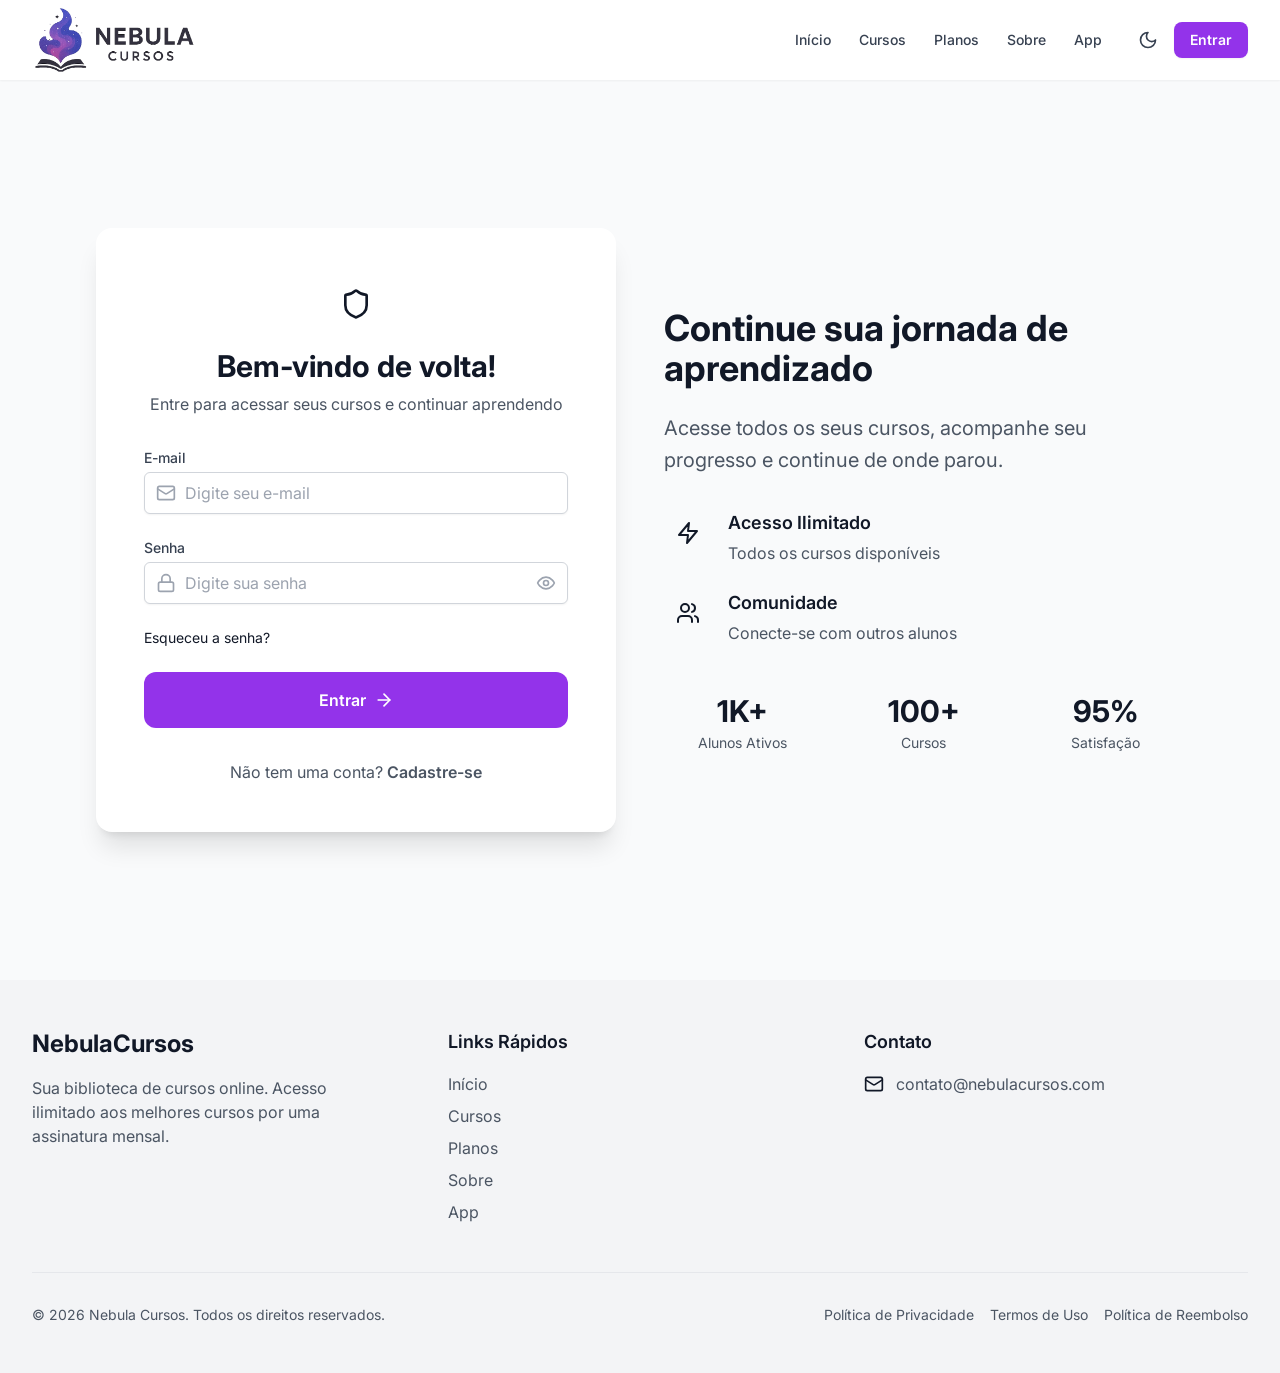
==== commit 7a3624e0: "nice update" ====
--- a/index.html
+++ b/index.html
@@ -65,7 +65,7 @@
       content="Nebula Cursos - Biblioteca de Cursos Online"
     /> -->
 
-    <script type="module" crossorigin src="/assets/index-QOj2eWpH.js"></script>
+    <script type="module" crossorigin src="/assets/index-h-Z7Tpsg.js"></script>
     <link rel="stylesheet" crossorigin href="/assets/index-DzBS80RN.css">
   </head>
   <body>
